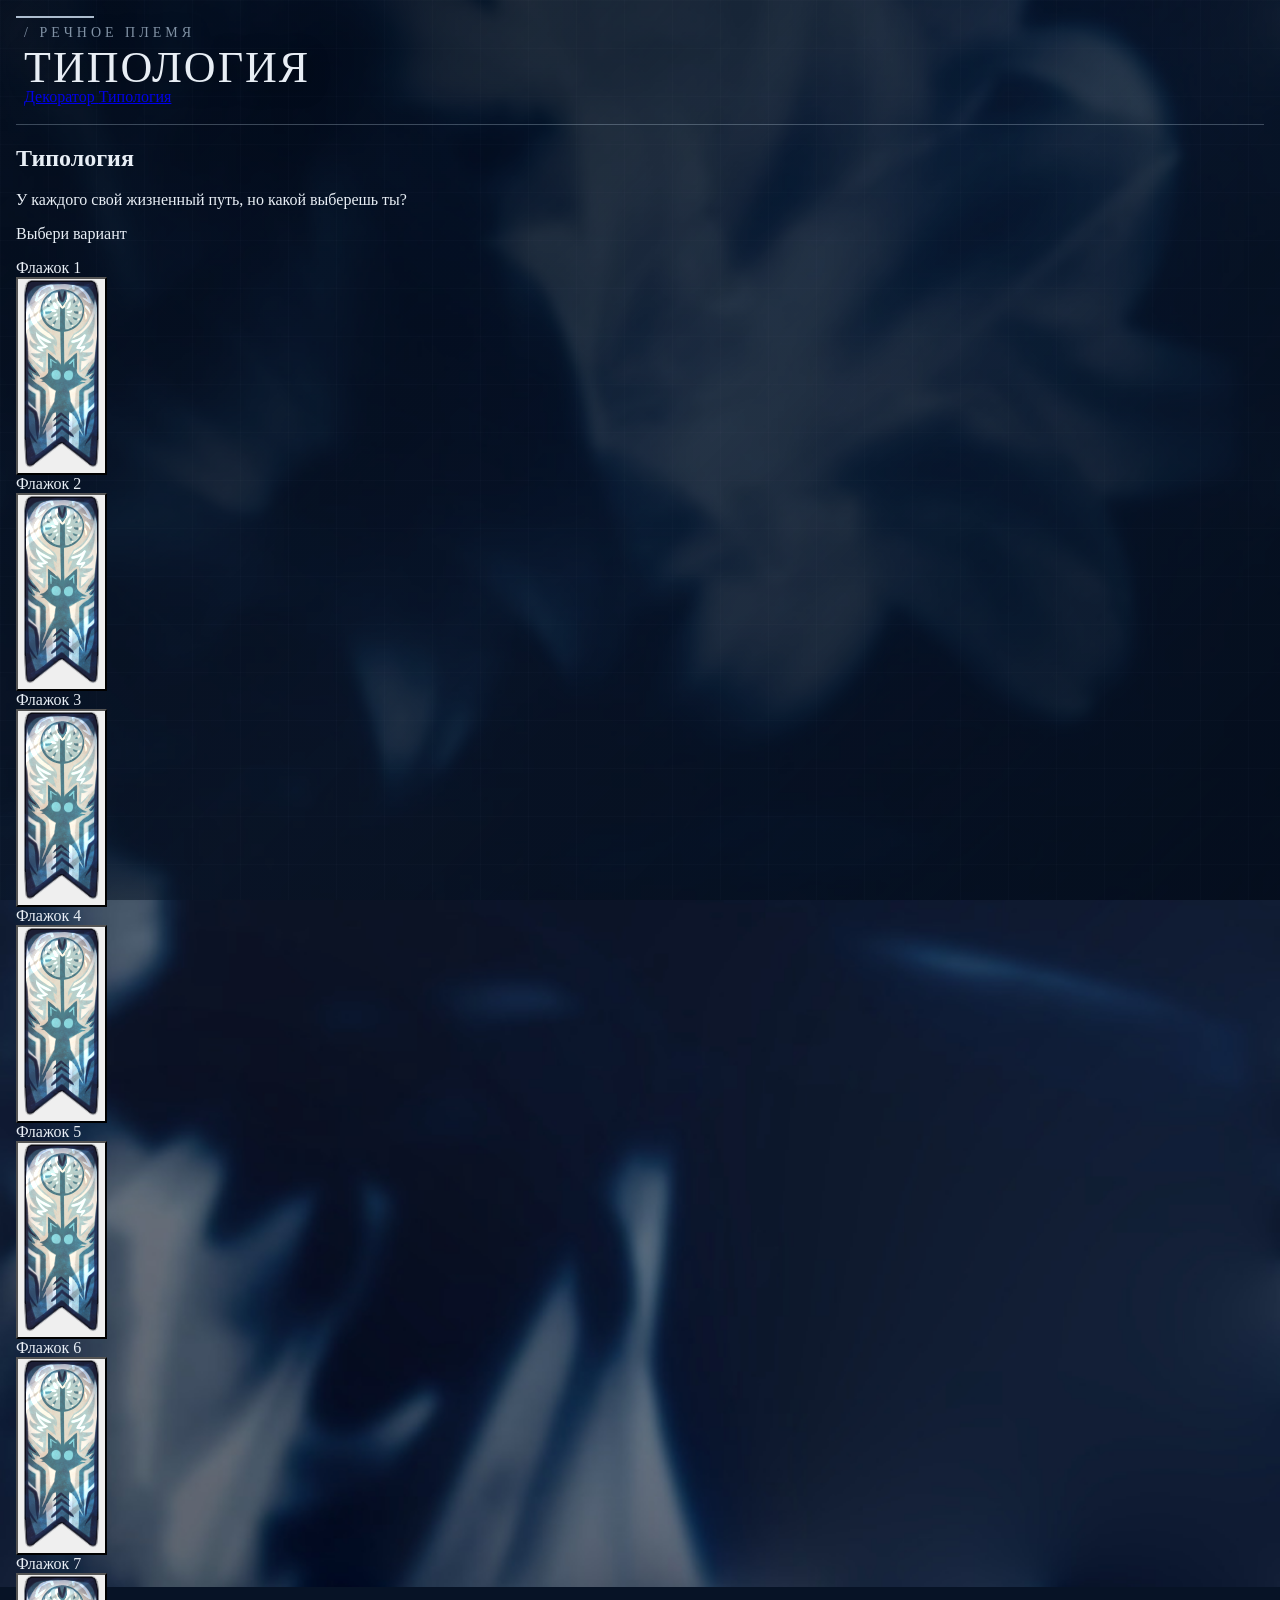
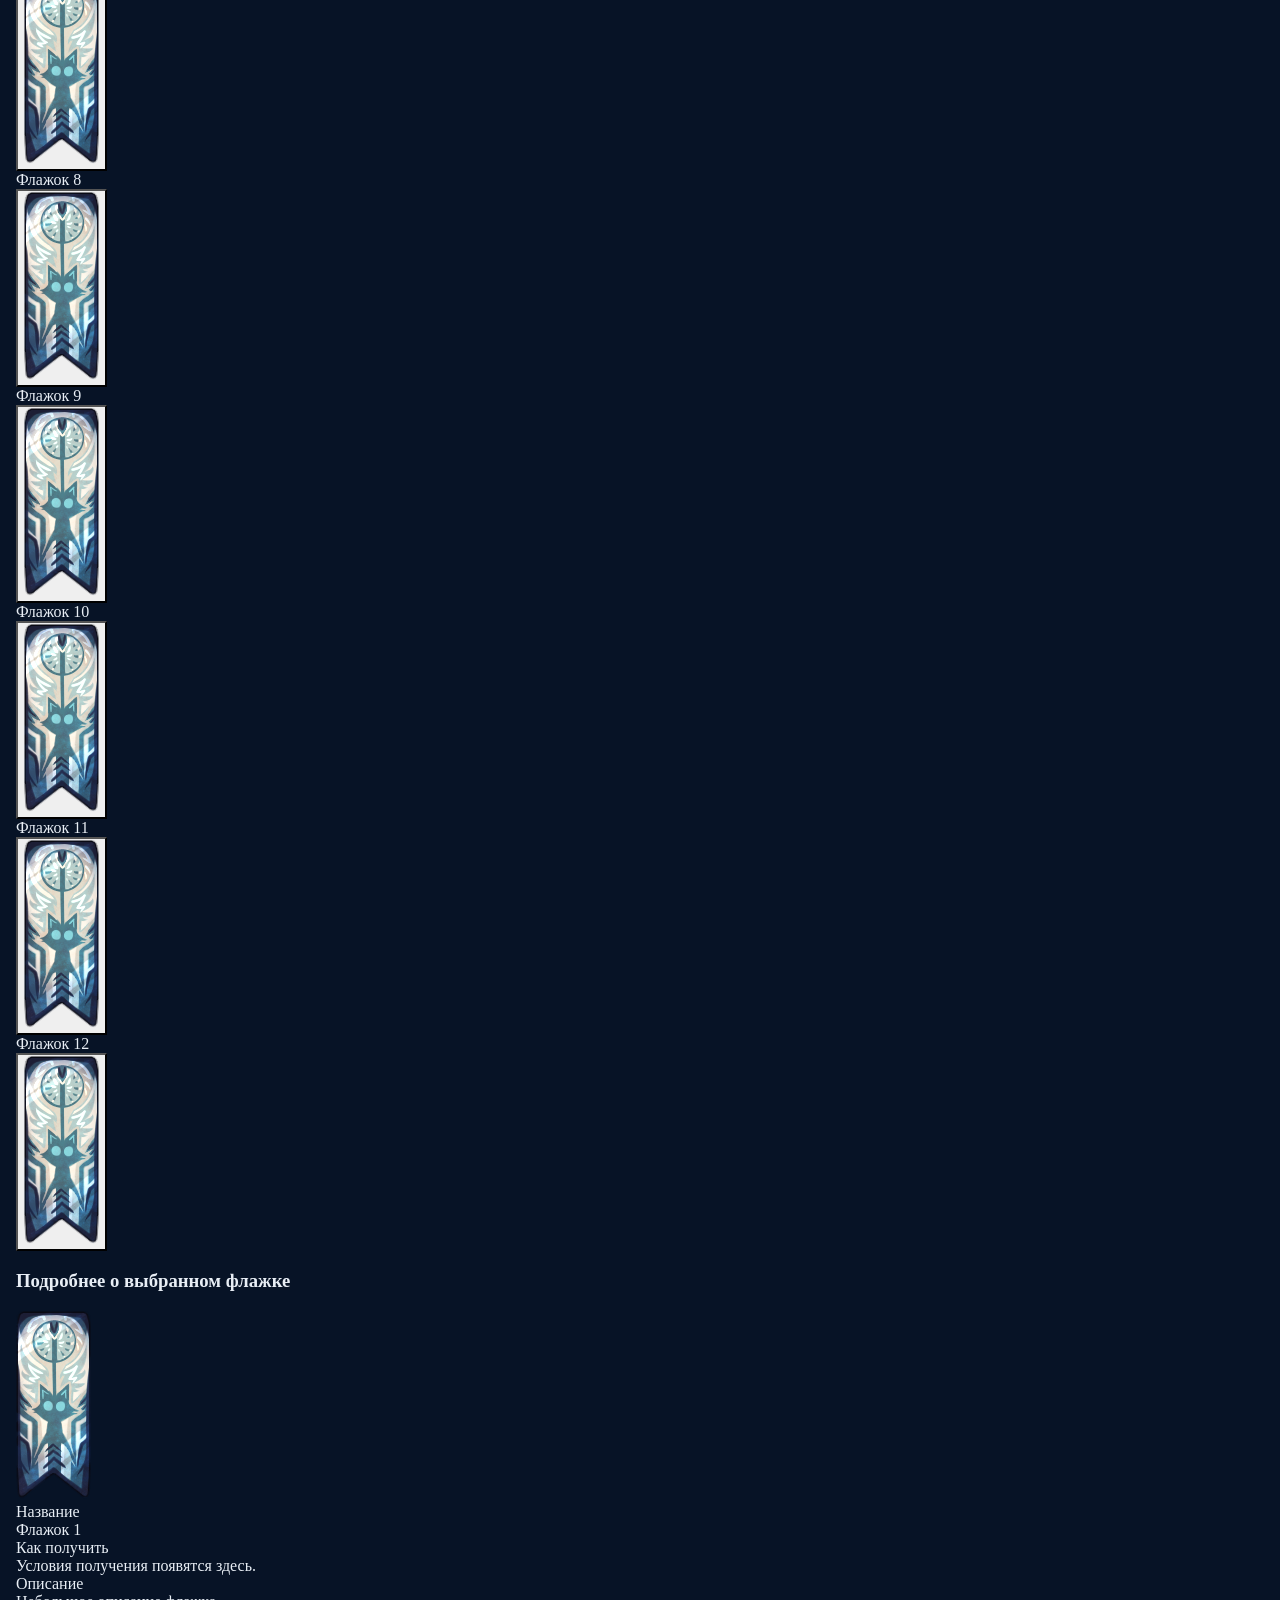
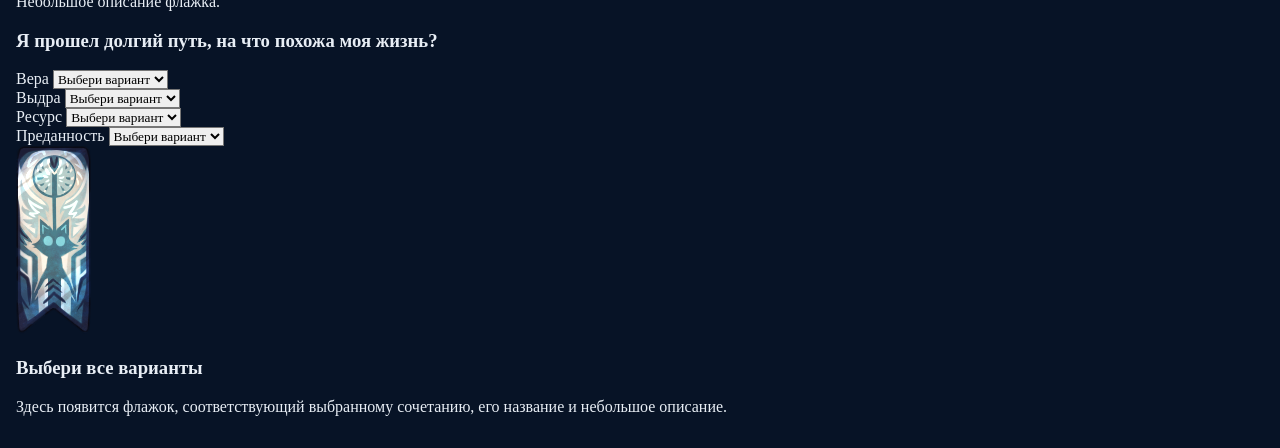
==== typology.html @ 4c2ebf2f "р" ====
<!doctype html>
<html lang="ru">

<head>

<link
    rel="stylesheet"
    href="style.css"
>

    <meta charset="UTF-8">

    <meta
        name="viewport"
        content="width=device-width, initial-scale=1.0"
    >

    <title>Типология — Речное племя</title>

    <link
        rel="stylesheet"
        href="style.css"
    >

    <style>
        /*
         * Страница типологии использует основной style.css.
         * Дополнительные стили находятся ниже.
         */
    </style>

</head>


<body>

<main class="app">

    <!-- =====================================================
         ШАПКА
         ===================================================== -->

    <header class="topbar">

        <div class="brand-area">

            <h1>
                Типология
            </h1>

            <nav
                class="site-tabs"
                aria-label="Навигация"
            >

                <a
                    href="index.html"
                    class="site-tab"
                >
                    Декоратор
                </a>

                <a
                    href="typology.html"
                    class="site-tab active"
                >
                    Типология
                </a>

            </nav>

        </div>

    </header>


    <!-- =====================================================
         ТИПОЛОГИЯ
         ===================================================== -->

    <section class="typology-page">

        <div class="typology-page-inner">


            <header class="typology-heading">

                <h2>
                    Типология
                </h2>

                <p>
                    У каждого свой жизненный путь,
                    но какой выберешь ты?
                </p>

                <p>
                    Выбери вариант
                </p>

            </header>


            <!-- =================================================
                 ФЛАЖКИ
                 ================================================= -->

            <div
                id="flagsGrid"
                class="flags-grid"
            >
            </div>


            <!-- =================================================
                 ИНФОРМАЦИЯ О ФЛАЖКЕ
                 ================================================= -->

          <section
    id="selectedFlagSection"
    class="typology-section selected-flag-section"
>

    <h3 class="typology-section-title">
        Подробнее о выбранном флажке
    </h3>

                <div class="flag-info-layout">


                    <div class="large-flag-preview">

                        <img
                            id="selectedFlagImage"
                            src="assets/флажок1.png"
                            alt="Выбранный флажок"
                        >

                    </div>


                    <div
                        id="flagObtainTable"
                        class="flag-obtain-table"
                    >

                        <div class="flag-obtain-row">

                            <div class="flag-obtain-label">
                                Название
                            </div>

                            <div
                                id="selectedFlagName"
                                class="flag-obtain-value"
                            >
                                Флажок 1
                            </div>

                        </div>


                        <div class="flag-obtain-row">

                            <div class="flag-obtain-label">
                                Как получить
                            </div>

                            <div
                                id="selectedFlagHow"
                                class="flag-obtain-value"
                            >
                                Условия получения появятся здесь.
                            </div>

                        </div>


                        <div class="flag-obtain-row">

                            <div class="flag-obtain-label">
                                Описание
                            </div>

                            <div
                                id="selectedFlagDescription"
                                class="flag-obtain-value"
                            >
                                Небольшое описание флажка.
                            </div>

                        </div>

                    </div>

                </div>

            </section>


            <!-- =================================================
                 ПОДБОР ПО ТИПАМ
                 ================================================= -->

            <section class="typology-section">

                <h3 class="typology-section-title">
                    Я прошел долгий путь, на что похожа моя жизнь?
                </h3>


                <div class="flag-combination">


                    <div class="flag-select-wrap">

                        <label for="faithSelect">
                            Вера
                        </label>

                        <select
                            id="faithSelect"
                            class="flag-select"
                        >

                            <option value="">
                                Выбери вариант
                            </option>

                            <option value="свет">
                                Свет
                            </option>

                            <option value="тьма">
                                Тьма
                            </option>

                            <option value="сомнение">
                                Сомнение
                            </option>

                        </select>

                    </div>


                    <div class="flag-select-wrap">

                        <label for="animalSelect">
                            Выдра
                        </label>

                        <select
                            id="animalSelect"
                            class="flag-select"
                        >

                            <option value="">
                                Выбери вариант
                            </option>

                            <option value="одиночка">
                                Одиночка
                            </option>

                            <option value="семья">
                                Семья
                            </option>

                            <option value="стая">
                                Стая
                            </option>

                        </select>

                    </div>


                    <div class="flag-select-wrap">

                        <label for="resourceSelect">
                            Ресурс
                        </label>

                        <select
                            id="resourceSelect"
                            class="flag-select"
                        >

                            <option value="">
                                Выбери вариант
                            </option>

                            <option value="сила">
                                Сила
                            </option>

                            <option value="знания">
                                Знания
                            </option>

                            <option value="люди">
                                Люди
                            </option>

                        </select>

                    </div>


                    <div class="flag-select-wrap">

                        <label for="loyaltySelect">
                            Преданность
                        </label>

                        <select
                            id="loyaltySelect"
                            class="flag-select"
                        >

                            <option value="">
                                Выбери вариант
                            </option>

                            <option value="себе">
                                Себе
                            </option>

                            <option value="семье">
                                Семье
                            </option>

                            <option value="племени">
                                Племени
                            </option>

                        </select>

                    </div>

                </div>


                <!-- =============================================
                     РЕЗУЛЬТАТ
                     ============================================= -->

                <div class="combination-result">


                    <div class="combination-image">

                        <img
                            id="combinationImage"
                            src="assets/флажок1.png"
                            alt="Результирующий флажок"
                        >

                    </div>


                    <div class="combination-text">

                        <h3 id="combinationName">
                            Выбери все варианты
                        </h3>

                        <p id="combinationDescription">
                            Здесь появится флажок, соответствующий
                            выбранному сочетанию, его название
                            и небольшое описание.
                        </p>

                    </div>

                </div>

            </section>


        </div>

    </section>

</main>


<script src="typology.js"></script>

</body>
</html>
---- style.css ----
/* ============================================================
   ОСНОВНЫЕ ПЕРЕМЕННЫЕ */

:root {
    --bg: #071326;

    --blue-0: #071326;
    --blue-1: #0b1b31;
    --blue-2: #10253d;
    --blue-3: #17324f;
    --blue-4: #203d5b;

    --text: #e8eef5;
    --text-soft: #b8c7d6;
    --text-dim: #8192a5;

    --line: rgba(190, 208, 225, 0.30);
    --line-soft: rgba(190, 208, 225, 0.14);
    --line-strong: rgba(215, 226, 237, 0.52);

    --accent: #aebed0;
    --accent-bright: #dce7f1;

    --purple: #9a82c9;

    --panel: rgba(6, 19, 36, 0.72);
    --panel-light: rgba(15, 36, 57, 0.76);

    --shadow:
        0 20px 55px rgba(0, 0, 0, 0.34);
}


/* ============================================================
   RESET
   ============================================================ */

*,
*::before,
*::after {
    box-sizing: border-box;

    font-family:
        Georgia,
        "Times New Roman",
        serif;

    border-radius: 0 !important;
}


html {
    min-height: 100%;

    background:
        var(--bg);
}


body {
    position: relative;

    min-height: 100vh;

    margin: 0;

    padding: 16px;

    overflow-x: hidden;

    color: var(--text);

    background:
        var(--bg)
        url("assets/fon.jpg")
        center center
        / cover
        fixed
        no-repeat;
}


/* ============================================================
   ЗАТЕМНЕНИЕ ФОНА
   ============================================================ */

body::before {
    content: "";

    position: fixed;

    inset: 0;

    z-index: 0;

    pointer-events: none;

    background:
        linear-gradient(
            135deg,
            rgba(2, 11, 25, 0.78),
            rgba(7, 21, 39, 0.52),
            rgba(2, 11, 25, 0.82)
        );
}


/* ============================================================
   ТЕХНИЧЕСКАЯ СЕТКА*/

body::after {
    content: "";

    position: fixed;

    inset: 0;

    z-index: 1;

    pointer-events: none;

    opacity: 0.55;

    background-image:
        linear-gradient(
            rgba(190, 208, 225, 0.045) 1px,
            transparent 1px
        ),
        linear-gradient(
            90deg,
            rgba(190, 208, 225, 0.045) 1px,
            transparent 1px
        );

    background-size:
        48px 48px;
}


/* ============================================================
   ОСНОВНОЙ APP*/

.app {
    position: relative;

    z-index: 2;

    width: 100%;

    max-width: 1900px;

    margin: 0 auto;
}


/* ============================================================
   ВЕРХНЯЯ ПАНЕЛЬ*/

.topbar {
    position: relative;

    display: grid;

   grid-template-columns:
    1fr
    auto;

align-items: start;

    gap: 30px;

    min-height: 86px;

    padding:
        10px
        8px
        18px;

    border-bottom:
        1px solid
        var(--line);
}


/*техническая линия сверху */

.topbar::before {
    content: "";

    position: absolute;

    top: 0;
    left: 0;

    width: 78px;

    height: 2px;

    background:
        var(--accent);
}


h1 {
    position: relative;

    margin: 0;

    font-size: clamp(
        32px,
        4vw,
        54px
    );

    line-height: 0.9;

    font-weight: 400;

    letter-spacing: 2px;

    text-transform: uppercase;

    color:
        var(--text);

    text-shadow:
        0 4px 25px
        rgba(0, 0, 0, 0.45);
}


h1::before {
    content: "/ Речное племя";

    display: block;

    margin-bottom: 8px;

    font-size: 14px;

    line-height: 1;

    font-weight: 400;

    letter-spacing: 4px;

    color:
        var(--text-dim);
}


/* ============================================================
   ВЕРХНИЕ КНОПКИ*/

.top-actions {
    display: flex;

    align-items: center;

    gap: 0;

    border:
        1px solid
        var(--line);
}


.secondary {
    min-height: 42px;

    padding:
        9px
        18px;

    color:
        var(--text);

    background:
        rgba(7, 19, 36, 0.76);

    border: 0 !important;

    border-right:
        1px solid
        var(--line) !important;

    cursor: pointer;

    font-size: 15px;

    letter-spacing: 0.5px;

    text-transform: uppercase;

    transition:
        background 0.2s ease,
        color 0.2s ease;
}


.secondary:last-child {
    border-right: 0 !important;
}


.secondary:hover {
    color:
        #071326;

    background:
        var(--accent-bright);
}


.secondary:active {
    background:
        var(--accent);
}


/* ============================================================
   ОСНОВНАЯ РАБОЧАЯ ОБЛАСТЬ*/

.workspace {
    position: relative;

    display: grid;

    grid-template-columns:
        290px
        minmax(600px, 1fr)
        330px;

    gap: 0;

    min-height: 820px;

    margin-top: 0;

    background:
        rgba(5, 16, 31, 0.62);

    border:
        1px solid
        var(--line);

    box-shadow:
        var(--shadow);

    backdrop-filter:
        blur(7px);

    -webkit-backdrop-filter:
        blur(7px);
}


/* ============================================================
   ВЕРТИКАЛЬНЫЕ РАЗДЕЛИТЕЛИ*/

.workspace > .panel {
    min-width: 0;

    padding:
        22px 20px;

    border-right:
        1px solid
        var(--line);
}


.workspace > .panel:last-child {
    border-right: 0;
}


/* ============================================================
   ДЕКОРАТИВНЫЕ + НА ГРАНИЦАХ*/

.workspace::after {
    content: "+";

    position: absolute;

    right: 10px;
    bottom: 10px;

    z-index: 5;

    color:
        rgba(220, 231, 241, 0.48);

    font-size: 14px;

    pointer-events: none;
}


/* ============================================================
   ЗАГОЛОВКИ ПАНЕЛЕЙ */

.panel-title {
    position: relative;

    display: flex;

    align-items: flex-end;

    min-height: 68px;

    margin-bottom: 20px;

    padding:
        22px 0 12px;

    background:
        transparent;

    border: 0;

    border-bottom:
        1px solid
        var(--line);

    box-shadow: none;

    backdrop-filter: none;

    -webkit-backdrop-filter: none;
}


/* Номер секции */

.panel-title::before {
    position: absolute;

    top: 0;
    left: 0;

    font-family:
        Georgia,
        serif;

    font-size: 11px;

    letter-spacing: 2px;

    color:
        var(--text-dim);
}

.panel-title h2 {
    margin: 0;

    font-size: 28px;

    line-height: 1;

    font-weight: 400;

    letter-spacing: -0.5px;

    text-transform: uppercase;

    color:
        var(--text);
}


/* ============================================================
   ЛЕВАЯ ПАНЕЛЬ */

.left-panel {
    position: relative;
}


/* ============================================================
   ПРЕВЬЮ ОСНОВЫ*/

.base-preview {
    position: relative;

    width: 100%;

    aspect-ratio:
        621 / 381;

    display: grid;

    place-items: center;

    overflow: hidden;

    margin-bottom: 14px;

    background:
        rgba(4, 15, 29, 0.72);

    border:
        1px solid
        var(--line);

    box-shadow:
        0 12px 32px
        rgba(0, 0, 0, 0.25);
}


.base-preview::before {
    content: "БАЗОВАЯ ПЛАШКА";

    position: absolute;

    top: 8px;
    left: 9px;

    z-index: 3;

    font-size: 9px;

    letter-spacing: 1.5px;

    color:
        rgba(220, 231, 241, 0.55);
}


.base-preview::after {
    content: "621×381";

    position: absolute;

    right: 8px;
    bottom: 7px;

    z-index: 3;

    font-size: 14px;

    color:
        rgba(220, 231, 241, 0.5);
}


.base-preview img {
    width: 100%;

    height: 100%;

    object-fit: contain;
}


/* ============================================================
  загрузить */

.upload-label {
    position: relative;

    display: flex;

    align-items: center;

    justify-content: space-between;

    width: 100%;

    min-height: 46px;

    padding:
        10px
        12px;

    margin-bottom: 15px;

    color:
        var(--text);

    background:
        rgba(11, 29, 48, 0.76);

    border:
        1px solid
        var(--line);

    cursor: pointer;

    font-size: 14px;

    text-transform: uppercase;

    letter-spacing: 0.7px;

    transition:
        background 0.2s ease,
        border-color 0.2s ease;
}


.upload-label::after {
    content: "↗";

    font-size: 18px;

    color:
        var(--accent);
}


.upload-label:hover {
    background:
        rgba(29, 52, 76, 0.88);

    border-color:
        var(--line-strong);
}


.upload-label input {
    display: none;
}


/* ============================================================
   ПОДСКАЗКА*/

.hint {
    margin: 0;

    padding:
        12px 0;

    color:
        var(--text-soft);

    border-top:
        1px solid
        var(--line-soft);

    font-size: 14px;

    line-height: 1.55;
}


.hint b {
    color:
        var(--text);
}


.hint code {
    padding:
        2px 5px;

    color:
        var(--text);

    background:
        rgba(150, 170, 190, 0.10);

    border:
        1px solid
        var(--line-soft);
}


/* ============================================================
   ЦЕНТРАЛЬНАЯ ПАНЕЛЬ*/

.center-panel {
    display: flex;

    flex-direction: column;

    align-items: center;

    min-width: 0;
}

.canvas-wrap {
    position: relative;

    width: min(
        100%,
        900px
    );

    padding: 0;

    background:
        rgba(4, 14, 28, 0.74);

    border:
        1px solid
        var(--line);

    box-shadow:
        0 18px 45px
        rgba(0, 0, 0, 0.30);
}


.canvas-wrap::before {
    content: "ИТОГОВАЯ ПЛАШКА";

    position: absolute;

    top: 8px;
    left: 10px;

    z-index: 10;

    padding:
        2px 5px;

    font-size: 9px;

    letter-spacing: 1.5px;

    color:
        rgba(225, 234, 242, 0.55);

    background:
        rgba(4, 14, 28, 0.55);
}

.canvas {
    position: relative;

    width: 100%;

    aspect-ratio:
        621 / 381;

    overflow: hidden;

    background:
        rgba(7, 18, 32, 0.90);

    border: 0;
}


/* ============================================================
   СЛОИ КАНВЫ*/

.layer {
    position: absolute;

    inset: 0;

    width: 100%;

    height: 100%;

    object-fit: fill;

    pointer-events: none;
}


.base-layer {
    z-index: 1;
}


.decor-layer {
    position: absolute;

    inset: 0;

    width: 100%;

    height: 100%;

    object-fit: fill;

    pointer-events: none;
}


/* ============================================================
  ИНФА*/

.info-card {
    position: relative;

    width: min(
        100%,
        900px
    );

    min-height: 115px;

    margin-top: 16px;

        padding:
        15px 10px 15px;

    background:
        transparent;

    border: 0;

    border-top:
        1px solid
        var(--line);

    box-shadow: none;

    backdrop-filter: none;

    -webkit-backdrop-filter: none;
}


.info-card::before {
    content: "/ ИТОГ";

    display: block;

    margin-bottom: 9px;

    font-size: 9px;

    letter-spacing: 2px;

    color:
        var(--text-dim);
}


.info-title {
    margin-bottom: 7px;

    font-size: 15px;

    text-transform: uppercase;

    letter-spacing: 0.8px;

    color:
        var(--text);
}


.selected-names {
    min-height: 34px;

    color:
        var(--text-soft);

    font-size: 15px;

    line-height: 1.5;
}


/* ============================================================
   ОТДЕЛЬНАЯ СТРОКА ВЫБРАННОГО ДЕКОРА*/

.selected-decor-row {
    display: block;

    width: 100%;

    padding:
        3px 0;

    color:
        var(--text-soft);

    white-space: normal;
    overflow: hidden;

    text-overflow: ellipsis;
}


.price-row {
    display: flex;

    align-items: center;

    justify-content: space-between;

    margin-top: 9px;

    padding-top: 8px;

    border-top:
        1px solid
        var(--line-soft);

    font-size: 16px;

    color:
        var(--text-soft);
}


.price-row strong {
    font-size: 19px;

    font-weight: 400;

    color:
        var(--text);
}


/* ============================================================
   ПРАВАЯ ПАНЕЛЬ */

.right-panel {
    position: relative;

    max-height: 790px;

    overflow-y: auto;
    overflow-x: hidden;

    padding-right: 13px !important;
}

/* ============================================================
СКРОЛЛ*/

.right-panel::-webkit-scrollbar,
.category-body::-webkit-scrollbar {
    width: 5px;
}


.right-panel::-webkit-scrollbar-track,
.category-body::-webkit-scrollbar-track {
    background:
        rgba(3, 12, 24, 0.45);
}


.right-panel::-webkit-scrollbar-thumb,
.category-body::-webkit-scrollbar-thumb {
    background:
        rgba(180, 200, 220, 0.32);
}


.right-panel::-webkit-scrollbar-thumb:hover,
.category-body::-webkit-scrollbar-thumb:hover {
    background:
        rgba(210, 225, 238, 0.55);
}


.right-panel,
.category-body {
    scrollbar-width: thin;

    scrollbar-color:
        rgba(180, 200, 220, 0.32)
        rgba(3, 12, 24, 0.45);
}


/* ============================================================
   КАТЕГОРИИ */

.category {
    position: relative;

    margin-bottom: 0;

    overflow: hidden;

    background:
        transparent;

    border: 0;

    border-bottom:
        1px solid
        var(--line);
}


/* ============================================================
   КАТЕГОРИИ */

.category-head {
    position: relative;

    width: 100%;

    min-height: 52px;

    display: grid;

    grid-template-columns:
        42px
        1fr
        28px;

    align-items: center;

    padding:
        8px 0;

    text-align: left;

    color:
        var(--text);

    background:
        transparent;

    border: 0;

    cursor: pointer;

    font-size: 18px;

    text-transform: uppercase;

    letter-spacing: 0.4px;

    transition:
        color 0.2s ease,
        background 0.2s ease;
}


/* Номер категории */

.category-head::before {
    counter-increment: category;

    content:
        counter(category, decimal-leading-zero);

    color:
        var(--text-dim);

    font-size: 10px;

    letter-spacing: 1px;
}


.right-panel {
    counter-reset: category;
}


.category-head:hover {
    color:
        var(--accent-bright);

    background:
        rgba(160, 180, 200, 0.055);
}


/* ============================================================
   СТРЕЛОЧКА */

.arrow {
    font-size: 16px;

    text-align: right;

    color:
        var(--text-dim);

    transition:
        transform 0.25s ease,
        color 0.2s ease;
}


.category.open .arrow {
    color:
        var(--text);

    transform:
        rotate(180deg);
}

.category-body {
    display: none;

    max-height: 420px;

    overflow-y: auto;
    overflow-x: hidden;

    padding:
        4px
        0
        12px
        42px;

    background:
        transparent;
}


.category.open .category-body {
    display: block;
}


/* ============================================================
   ДЕКОР*/

.decor-item {
    position: relative;

    display: grid;

    grid-template-columns:
        1fr
        74px;

    grid-template-rows:
        auto
        auto;

    width: 100%;

    min-height: 82px;

    margin: 0;

    padding:
        10px
        0;

    text-align: left;

    color:
        var(--text-soft);

    background:
        transparent;

    border: 0 !important;

    border-bottom:
        1px solid
        var(--line-soft) !important;

    cursor: pointer;

    box-shadow: none;

    transition:
        background 0.2s ease,
        color 0.2s ease,
        padding 0.2s ease;
}


.decor-item::before {
    content: "→";

    position: absolute;

    left: -20px;

    top: 12px;

    color:
        transparent;

    font-size: 14px;

    transition:
        color 0.2s ease,
        transform 0.2s ease;
}


.decor-item:hover {
    color:
        var(--text);

    background:
        rgba(160, 180, 200, 0.045);
}


.decor-item:active {
    background:
        rgba(160, 180, 200, 0.075);
}


.decor-item:hover::before {
    color:
        var(--accent);

    transform:
        translateX(3px);
}


.decor-item:active {
    padding-left: 7px;
}


/* ============================================================
 ВЫБОР */

.decor-item.selected {
    color:
        var(--accent-bright);

    background:
        rgba(160, 180, 200, 0.075);

    box-shadow: none;
}


.decor-item.selected::before {
    color:
        var(--accent-bright);
}


/* Маленькая отметка выбранного */

.decor-item.selected::after {
    content: "SELECTED";

    position: absolute;

    right: 80px;

    top: 11px;

    font-size: 7px;

    letter-spacing: 1.5px;

    color:
        var(--accent);
}


/* ============================================================
   НАЗВАНИЕ ДЕКОР*/

.item-name {
    display: block;

    grid-column: 1;

    grid-row: 1;

    align-self: center;

    overflow: hidden;

    white-space: nowrap;

    text-overflow: ellipsis;

    padding: 0;

    color:
        inherit;

    background:
        transparent;

    border: 0;

    font-family:
        Georgia,
        "Times New Roman",
        serif;

    font-size: 15px;

    line-height: 1.2;

    text-transform: uppercase;

    letter-spacing: 0.35px;
}


/* ============================================================
   ЦЕНА */

.item-price {
    display: block;

    grid-column: 1;

    grid-row: 2;
   
    padding-top: 10px;
   
    margin:
        7px
        0
        0;

    color:
        var(--text-dim);

    font-size: 11px;

    letter-spacing: 0.7px;
}


/* ============================================================
   THUMBNAIL КОРОЧЕ*/

.item-thumb {
    position: absolute;

    top: 7px;

    right: 0;

    width: 66px;

    height: 66px;

    object-fit: contain;

    opacity: 0.82;

    transition:
        opacity 0.2s ease,
        transform 0.2s ease;
}


.decor-item:hover .item-thumb {
    opacity: 1;

    transform:
        scale(1.04);
}


.decor-item.selected .item-thumb {
    opacity: 1;
}


/* ============================================================
   НИЧЕГО */

.empty {
    padding:
        12px
        0;

    color:
        var(--text-dim);

    font-size: 12px;

    text-transform: uppercase;

    letter-spacing: 0.8px;
}


/* ============================================================
   ДОПОЛНИТЕЛЬНЫЕ ТЕХНИЧЕСКИЕ МАРКЕРЫ*/

.left-panel::after {
    content: "бля :3";

    position: absolute;

    left: -9px;

    bottom: 4px;

    transform:
        rotate(-90deg)
        translateX(-100%);

    transform-origin:
        left bottom;

    color:
        rgba(190, 208, 225, 0.22);

    font-size: 8px;

    letter-spacing: 2px;

    pointer-events: none;
}


.center-panel::after {
    content: "";

    position: absolute;

    right: 8px;

    bottom: 7px;

    color:
        rgba(190, 208, 225, 0.20);

    font-size: 8px;

    letter-spacing: 2px;

    pointer-events: none;
}


/* ============================================================
   ПЛАВНОЕ ПОЯВЛЕНИЕ */

body:not(.page-ready) .app {
    opacity: 0;

    transform:
        translateY(34px);

    pointer-events: none;
}


body.page-ready .app {
    animation:
        decoratorEnter
        1.1s
        cubic-bezier(0.22, 1, 0.36, 1)
        forwards;
}


@keyframes decoratorEnter {

    0% {
        opacity: 0;

        transform:
            translateY(34px);
    }

    100% {
        opacity: 1;

        transform:
            translateY(0);
    }

}


/* ============================================================
   ПОСЛЕДОВАТЕЛЬНОЕ ПОЯВЛЕНИЕ ВНУТРИ ИНТЕРФЕЙСА */

body.page-ready .topbar {
    animation:
        elementReveal
        0.55s
        ease
        both;
}


body.page-ready .left-panel {
    animation:
        elementReveal
        0.6s
        0.12s
        ease
        both;
}


body.page-ready .center-panel {
    animation:
        elementReveal
        0.6s
        0.20s
        ease
        both;
}


body.page-ready .right-panel {
    animation:
        elementReveal
        0.6s
        0.30s
        ease
        both;
}


@keyframes elementReveal {

    from {
        opacity: 0;

        transform:
            translateY(14px);
    }

    to {
        opacity: 1;

        transform:
            translateY(0);
    }

}

@media (prefers-reduced-motion: reduce) {

    body:not(.page-ready) .app {
        opacity: 1;

        transform:
            none;

        pointer-events: auto;
    }


    body.page-ready .app,
    body.page-ready .topbar,
    body.page-ready .left-panel,
    body.page-ready .center-panel,
    body.page-ready .right-panel {
        animation: none;
    }

}


/* ============================================================
   АДАПТАЦИЯ */

@media (max-width: 1400px) {

    .workspace {
        grid-template-columns:
            270px
            minmax(500px, 1fr)
            300px;
    }


    .workspace > .panel {
        padding-left: 16px;
        padding-right: 16px;
    }


    h1 {
        font-size: 44px;
    }

}

@media (max-width: 1100px) {

    .workspace {
        grid-template-columns:
            280px
            1fr;
    }


    .right-panel {
        grid-column:
            1 / -1;

        max-height:
            none;

        border-top:
            1px solid
            var(--line);
    }


    .workspace > .panel:nth-child(2) {
        border-right: 0;
    }

}

@media (max-width: 700px) {

    body {
        padding: 7px;
    }


    .topbar {
        grid-template-columns:
            1fr;

        gap: 15px;

        min-height: auto;
    }


    .top-actions {
        width: 100%;
    }


    .secondary {
        flex: 1;
    }


    .workspace {
        grid-template-columns:
            1fr;

        min-height:
            auto;
    }


    .workspace > .panel {
        border-right: 0;

        border-bottom:
            1px solid
            var(--line);
    }


    .workspace > .panel:last-child {
        border-bottom: 0;
    }


    .right-panel {
        grid-column:
            auto;
    }


    h1 {
        font-size:
            34px;

        letter-spacing:
            -1px;
    }


    .panel-title h2 {
        font-size:
            25px;
    }


    .category-head {
        font-size:
            17px;
    }

}
---- style.css ----
/* ============================================================
   ОСНОВНЫЕ ПЕРЕМЕННЫЕ */

:root {
    --bg: #071326;

    --blue-0: #071326;
    --blue-1: #0b1b31;
    --blue-2: #10253d;
    --blue-3: #17324f;
    --blue-4: #203d5b;

    --text: #e8eef5;
    --text-soft: #b8c7d6;
    --text-dim: #8192a5;

    --line: rgba(190, 208, 225, 0.30);
    --line-soft: rgba(190, 208, 225, 0.14);
    --line-strong: rgba(215, 226, 237, 0.52);

    --accent: #aebed0;
    --accent-bright: #dce7f1;

    --purple: #9a82c9;

    --panel: rgba(6, 19, 36, 0.72);
    --panel-light: rgba(15, 36, 57, 0.76);

    --shadow:
        0 20px 55px rgba(0, 0, 0, 0.34);
}


/* ============================================================
   RESET
   ============================================================ */

*,
*::before,
*::after {
    box-sizing: border-box;

    font-family:
        Georgia,
        "Times New Roman",
        serif;

    border-radius: 0 !important;
}


html {
    min-height: 100%;

    background:
        var(--bg);
}


body {
    position: relative;

    min-height: 100vh;

    margin: 0;

    padding: 16px;

    overflow-x: hidden;

    color: var(--text);

    background:
        var(--bg)
        url("assets/fon.jpg")
        center center
        / cover
        fixed
        no-repeat;
}


/* ============================================================
   ЗАТЕМНЕНИЕ ФОНА
   ============================================================ */

body::before {
    content: "";

    position: fixed;

    inset: 0;

    z-index: 0;

    pointer-events: none;

    background:
        linear-gradient(
            135deg,
            rgba(2, 11, 25, 0.78),
            rgba(7, 21, 39, 0.52),
            rgba(2, 11, 25, 0.82)
        );
}


/* ============================================================
   ТЕХНИЧЕСКАЯ СЕТКА*/

body::after {
    content: "";

    position: fixed;

    inset: 0;

    z-index: 1;

    pointer-events: none;

    opacity: 0.55;

    background-image:
        linear-gradient(
            rgba(190, 208, 225, 0.045) 1px,
            transparent 1px
        ),
        linear-gradient(
            90deg,
            rgba(190, 208, 225, 0.045) 1px,
            transparent 1px
        );

    background-size:
        48px 48px;
}


/* ============================================================
   ОСНОВНОЙ APP*/

.app {
    position: relative;

    z-index: 2;

    width: 100%;

    max-width: 1900px;

    margin: 0 auto;
}


/* ============================================================
   ВЕРХНЯЯ ПАНЕЛЬ*/

.topbar {
    position: relative;

    display: grid;

   grid-template-columns:
    1fr
    auto;

align-items: start;

    gap: 30px;

    min-height: 86px;

    padding:
        10px
        8px
        18px;

    border-bottom:
        1px solid
        var(--line);
}


/*техническая линия сверху */

.topbar::before {
    content: "";

    position: absolute;

    top: 0;
    left: 0;

    width: 78px;

    height: 2px;

    background:
        var(--accent);
}


h1 {
    position: relative;

    margin: 0;

    font-size: clamp(
        32px,
        4vw,
        54px
    );

    line-height: 0.9;

    font-weight: 400;

    letter-spacing: 2px;

    text-transform: uppercase;

    color:
        var(--text);

    text-shadow:
        0 4px 25px
        rgba(0, 0, 0, 0.45);
}


h1::before {
    content: "/ Речное племя";

    display: block;

    margin-bottom: 8px;

    font-size: 14px;

    line-height: 1;

    font-weight: 400;

    letter-spacing: 4px;

    color:
        var(--text-dim);
}


/* ============================================================
   ВЕРХНИЕ КНОПКИ*/

.top-actions {
    display: flex;

    align-items: center;

    gap: 0;

    border:
        1px solid
        var(--line);
}


.secondary {
    min-height: 42px;

    padding:
        9px
        18px;

    color:
        var(--text);

    background:
        rgba(7, 19, 36, 0.76);

    border: 0 !important;

    border-right:
        1px solid
        var(--line) !important;

    cursor: pointer;

    font-size: 15px;

    letter-spacing: 0.5px;

    text-transform: uppercase;

    transition:
        background 0.2s ease,
        color 0.2s ease;
}


.secondary:last-child {
    border-right: 0 !important;
}


.secondary:hover {
    color:
        #071326;

    background:
        var(--accent-bright);
}


.secondary:active {
    background:
        var(--accent);
}


/* ============================================================
   ОСНОВНАЯ РАБОЧАЯ ОБЛАСТЬ*/

.workspace {
    position: relative;

    display: grid;

    grid-template-columns:
        290px
        minmax(600px, 1fr)
        330px;

    gap: 0;

    min-height: 820px;

    margin-top: 0;

    background:
        rgba(5, 16, 31, 0.62);

    border:
        1px solid
        var(--line);

    box-shadow:
        var(--shadow);

    backdrop-filter:
        blur(7px);

    -webkit-backdrop-filter:
        blur(7px);
}


/* ============================================================
   ВЕРТИКАЛЬНЫЕ РАЗДЕЛИТЕЛИ*/

.workspace > .panel {
    min-width: 0;

    padding:
        22px 20px;

    border-right:
        1px solid
        var(--line);
}


.workspace > .panel:last-child {
    border-right: 0;
}


/* ============================================================
   ДЕКОРАТИВНЫЕ + НА ГРАНИЦАХ*/

.workspace::after {
    content: "+";

    position: absolute;

    right: 10px;
    bottom: 10px;

    z-index: 5;

    color:
        rgba(220, 231, 241, 0.48);

    font-size: 14px;

    pointer-events: none;
}


/* ============================================================
   ЗАГОЛОВКИ ПАНЕЛЕЙ */

.panel-title {
    position: relative;

    display: flex;

    align-items: flex-end;

    min-height: 68px;

    margin-bottom: 20px;

    padding:
        22px 0 12px;

    background:
        transparent;

    border: 0;

    border-bottom:
        1px solid
        var(--line);

    box-shadow: none;

    backdrop-filter: none;

    -webkit-backdrop-filter: none;
}


/* Номер секции */

.panel-title::before {
    position: absolute;

    top: 0;
    left: 0;

    font-family:
        Georgia,
        serif;

    font-size: 11px;

    letter-spacing: 2px;

    color:
        var(--text-dim);
}

.panel-title h2 {
    margin: 0;

    font-size: 28px;

    line-height: 1;

    font-weight: 400;

    letter-spacing: -0.5px;

    text-transform: uppercase;

    color:
        var(--text);
}


/* ============================================================
   ЛЕВАЯ ПАНЕЛЬ */

.left-panel {
    position: relative;
}


/* ============================================================
   ПРЕВЬЮ ОСНОВЫ*/

.base-preview {
    position: relative;

    width: 100%;

    aspect-ratio:
        621 / 381;

    display: grid;

    place-items: center;

    overflow: hidden;

    margin-bottom: 14px;

    background:
        rgba(4, 15, 29, 0.72);

    border:
        1px solid
        var(--line);

    box-shadow:
        0 12px 32px
        rgba(0, 0, 0, 0.25);
}


.base-preview::before {
    content: "БАЗОВАЯ ПЛАШКА";

    position: absolute;

    top: 8px;
    left: 9px;

    z-index: 3;

    font-size: 9px;

    letter-spacing: 1.5px;

    color:
        rgba(220, 231, 241, 0.55);
}


.base-preview::after {
    content: "621×381";

    position: absolute;

    right: 8px;
    bottom: 7px;

    z-index: 3;

    font-size: 14px;

    color:
        rgba(220, 231, 241, 0.5);
}


.base-preview img {
    width: 100%;

    height: 100%;

    object-fit: contain;
}


/* ============================================================
  загрузить */

.upload-label {
    position: relative;

    display: flex;

    align-items: center;

    justify-content: space-between;

    width: 100%;

    min-height: 46px;

    padding:
        10px
        12px;

    margin-bottom: 15px;

    color:
        var(--text);

    background:
        rgba(11, 29, 48, 0.76);

    border:
        1px solid
        var(--line);

    cursor: pointer;

    font-size: 14px;

    text-transform: uppercase;

    letter-spacing: 0.7px;

    transition:
        background 0.2s ease,
        border-color 0.2s ease;
}


.upload-label::after {
    content: "↗";

    font-size: 18px;

    color:
        var(--accent);
}


.upload-label:hover {
    background:
        rgba(29, 52, 76, 0.88);

    border-color:
        var(--line-strong);
}


.upload-label input {
    display: none;
}


/* ============================================================
   ПОДСКАЗКА*/

.hint {
    margin: 0;

    padding:
        12px 0;

    color:
        var(--text-soft);

    border-top:
        1px solid
        var(--line-soft);

    font-size: 14px;

    line-height: 1.55;
}


.hint b {
    color:
        var(--text);
}


.hint code {
    padding:
        2px 5px;

    color:
        var(--text);

    background:
        rgba(150, 170, 190, 0.10);

    border:
        1px solid
        var(--line-soft);
}


/* ============================================================
   ЦЕНТРАЛЬНАЯ ПАНЕЛЬ*/

.center-panel {
    display: flex;

    flex-direction: column;

    align-items: center;

    min-width: 0;
}

.canvas-wrap {
    position: relative;

    width: min(
        100%,
        900px
    );

    padding: 0;

    background:
        rgba(4, 14, 28, 0.74);

    border:
        1px solid
        var(--line);

    box-shadow:
        0 18px 45px
        rgba(0, 0, 0, 0.30);
}


.canvas-wrap::before {
    content: "ИТОГОВАЯ ПЛАШКА";

    position: absolute;

    top: 8px;
    left: 10px;

    z-index: 10;

    padding:
        2px 5px;

    font-size: 9px;

    letter-spacing: 1.5px;

    color:
        rgba(225, 234, 242, 0.55);

    background:
        rgba(4, 14, 28, 0.55);
}

.canvas {
    position: relative;

    width: 100%;

    aspect-ratio:
        621 / 381;

    overflow: hidden;

    background:
        rgba(7, 18, 32, 0.90);

    border: 0;
}


/* ============================================================
   СЛОИ КАНВЫ*/

.layer {
    position: absolute;

    inset: 0;

    width: 100%;

    height: 100%;

    object-fit: fill;

    pointer-events: none;
}


.base-layer {
    z-index: 1;
}


.decor-layer {
    position: absolute;

    inset: 0;

    width: 100%;

    height: 100%;

    object-fit: fill;

    pointer-events: none;
}


/* ============================================================
  ИНФА*/

.info-card {
    position: relative;

    width: min(
        100%,
        900px
    );

    min-height: 115px;

    margin-top: 16px;

        padding:
        15px 10px 15px;

    background:
        transparent;

    border: 0;

    border-top:
        1px solid
        var(--line);

    box-shadow: none;

    backdrop-filter: none;

    -webkit-backdrop-filter: none;
}


.info-card::before {
    content: "/ ИТОГ";

    display: block;

    margin-bottom: 9px;

    font-size: 9px;

    letter-spacing: 2px;

    color:
        var(--text-dim);
}


.info-title {
    margin-bottom: 7px;

    font-size: 15px;

    text-transform: uppercase;

    letter-spacing: 0.8px;

    color:
        var(--text);
}


.selected-names {
    min-height: 34px;

    color:
        var(--text-soft);

    font-size: 15px;

    line-height: 1.5;
}


/* ============================================================
   ОТДЕЛЬНАЯ СТРОКА ВЫБРАННОГО ДЕКОРА*/

.selected-decor-row {
    display: block;

    width: 100%;

    padding:
        3px 0;

    color:
        var(--text-soft);

    white-space: normal;
    overflow: hidden;

    text-overflow: ellipsis;
}


.price-row {
    display: flex;

    align-items: center;

    justify-content: space-between;

    margin-top: 9px;

    padding-top: 8px;

    border-top:
        1px solid
        var(--line-soft);

    font-size: 16px;

    color:
        var(--text-soft);
}


.price-row strong {
    font-size: 19px;

    font-weight: 400;

    color:
        var(--text);
}


/* ============================================================
   ПРАВАЯ ПАНЕЛЬ */

.right-panel {
    position: relative;

    max-height: 790px;

    overflow-y: auto;
    overflow-x: hidden;

    padding-right: 13px !important;
}

/* ============================================================
СКРОЛЛ*/

.right-panel::-webkit-scrollbar,
.category-body::-webkit-scrollbar {
    width: 5px;
}


.right-panel::-webkit-scrollbar-track,
.category-body::-webkit-scrollbar-track {
    background:
        rgba(3, 12, 24, 0.45);
}


.right-panel::-webkit-scrollbar-thumb,
.category-body::-webkit-scrollbar-thumb {
    background:
        rgba(180, 200, 220, 0.32);
}


.right-panel::-webkit-scrollbar-thumb:hover,
.category-body::-webkit-scrollbar-thumb:hover {
    background:
        rgba(210, 225, 238, 0.55);
}


.right-panel,
.category-body {
    scrollbar-width: thin;

    scrollbar-color:
        rgba(180, 200, 220, 0.32)
        rgba(3, 12, 24, 0.45);
}


/* ============================================================
   КАТЕГОРИИ */

.category {
    position: relative;

    margin-bottom: 0;

    overflow: hidden;

    background:
        transparent;

    border: 0;

    border-bottom:
        1px solid
        var(--line);
}


/* ============================================================
   КАТЕГОРИИ */

.category-head {
    position: relative;

    width: 100%;

    min-height: 52px;

    display: grid;

    grid-template-columns:
        42px
        1fr
        28px;

    align-items: center;

    padding:
        8px 0;

    text-align: left;

    color:
        var(--text);

    background:
        transparent;

    border: 0;

    cursor: pointer;

    font-size: 18px;

    text-transform: uppercase;

    letter-spacing: 0.4px;

    transition:
        color 0.2s ease,
        background 0.2s ease;
}


/* Номер категории */

.category-head::before {
    counter-increment: category;

    content:
        counter(category, decimal-leading-zero);

    color:
        var(--text-dim);

    font-size: 10px;

    letter-spacing: 1px;
}


.right-panel {
    counter-reset: category;
}


.category-head:hover {
    color:
        var(--accent-bright);

    background:
        rgba(160, 180, 200, 0.055);
}


/* ============================================================
   СТРЕЛОЧКА */

.arrow {
    font-size: 16px;

    text-align: right;

    color:
        var(--text-dim);

    transition:
        transform 0.25s ease,
        color 0.2s ease;
}


.category.open .arrow {
    color:
        var(--text);

    transform:
        rotate(180deg);
}

.category-body {
    display: none;

    max-height: 420px;

    overflow-y: auto;
    overflow-x: hidden;

    padding:
        4px
        0
        12px
        42px;

    background:
        transparent;
}


.category.open .category-body {
    display: block;
}


/* ============================================================
   ДЕКОР*/

.decor-item {
    position: relative;

    display: grid;

    grid-template-columns:
        1fr
        74px;

    grid-template-rows:
        auto
        auto;

    width: 100%;

    min-height: 82px;

    margin: 0;

    padding:
        10px
        0;

    text-align: left;

    color:
        var(--text-soft);

    background:
        transparent;

    border: 0 !important;

    border-bottom:
        1px solid
        var(--line-soft) !important;

    cursor: pointer;

    box-shadow: none;

    transition:
        background 0.2s ease,
        color 0.2s ease,
        padding 0.2s ease;
}


.decor-item::before {
    content: "→";

    position: absolute;

    left: -20px;

    top: 12px;

    color:
        transparent;

    font-size: 14px;

    transition:
        color 0.2s ease,
        transform 0.2s ease;
}


.decor-item:hover {
    color:
        var(--text);

    background:
        rgba(160, 180, 200, 0.045);
}


.decor-item:active {
    background:
        rgba(160, 180, 200, 0.075);
}


.decor-item:hover::before {
    color:
        var(--accent);

    transform:
        translateX(3px);
}


.decor-item:active {
    padding-left: 7px;
}


/* ============================================================
 ВЫБОР */

.decor-item.selected {
    color:
        var(--accent-bright);

    background:
        rgba(160, 180, 200, 0.075);

    box-shadow: none;
}


.decor-item.selected::before {
    color:
        var(--accent-bright);
}


/* Маленькая отметка выбранного */

.decor-item.selected::after {
    content: "SELECTED";

    position: absolute;

    right: 80px;

    top: 11px;

    font-size: 7px;

    letter-spacing: 1.5px;

    color:
        var(--accent);
}


/* ============================================================
   НАЗВАНИЕ ДЕКОР*/

.item-name {
    display: block;

    grid-column: 1;

    grid-row: 1;

    align-self: center;

    overflow: hidden;

    white-space: nowrap;

    text-overflow: ellipsis;

    padding: 0;

    color:
        inherit;

    background:
        transparent;

    border: 0;

    font-family:
        Georgia,
        "Times New Roman",
        serif;

    font-size: 15px;

    line-height: 1.2;

    text-transform: uppercase;

    letter-spacing: 0.35px;
}


/* ============================================================
   ЦЕНА */

.item-price {
    display: block;

    grid-column: 1;

    grid-row: 2;
   
    padding-top: 10px;
   
    margin:
        7px
        0
        0;

    color:
        var(--text-dim);

    font-size: 11px;

    letter-spacing: 0.7px;
}


/* ============================================================
   THUMBNAIL КОРОЧЕ*/

.item-thumb {
    position: absolute;

    top: 7px;

    right: 0;

    width: 66px;

    height: 66px;

    object-fit: contain;

    opacity: 0.82;

    transition:
        opacity 0.2s ease,
        transform 0.2s ease;
}


.decor-item:hover .item-thumb {
    opacity: 1;

    transform:
        scale(1.04);
}


.decor-item.selected .item-thumb {
    opacity: 1;
}


/* ============================================================
   НИЧЕГО */

.empty {
    padding:
        12px
        0;

    color:
        var(--text-dim);

    font-size: 12px;

    text-transform: uppercase;

    letter-spacing: 0.8px;
}


/* ============================================================
   ДОПОЛНИТЕЛЬНЫЕ ТЕХНИЧЕСКИЕ МАРКЕРЫ*/

.left-panel::after {
    content: "бля :3";

    position: absolute;

    left: -9px;

    bottom: 4px;

    transform:
        rotate(-90deg)
        translateX(-100%);

    transform-origin:
        left bottom;

    color:
        rgba(190, 208, 225, 0.22);

    font-size: 8px;

    letter-spacing: 2px;

    pointer-events: none;
}


.center-panel::after {
    content: "";

    position: absolute;

    right: 8px;

    bottom: 7px;

    color:
        rgba(190, 208, 225, 0.20);

    font-size: 8px;

    letter-spacing: 2px;

    pointer-events: none;
}


/* ============================================================
   ПЛАВНОЕ ПОЯВЛЕНИЕ */

body:not(.page-ready) .app {
    opacity: 0;

    transform:
        translateY(34px);

    pointer-events: none;
}


body.page-ready .app {
    animation:
        decoratorEnter
        1.1s
        cubic-bezier(0.22, 1, 0.36, 1)
        forwards;
}


@keyframes decoratorEnter {

    0% {
        opacity: 0;

        transform:
            translateY(34px);
    }

    100% {
        opacity: 1;

        transform:
            translateY(0);
    }

}


/* ============================================================
   ПОСЛЕДОВАТЕЛЬНОЕ ПОЯВЛЕНИЕ ВНУТРИ ИНТЕРФЕЙСА */

body.page-ready .topbar {
    animation:
        elementReveal
        0.55s
        ease
        both;
}


body.page-ready .left-panel {
    animation:
        elementReveal
        0.6s
        0.12s
        ease
        both;
}


body.page-ready .center-panel {
    animation:
        elementReveal
        0.6s
        0.20s
        ease
        both;
}


body.page-ready .right-panel {
    animation:
        elementReveal
        0.6s
        0.30s
        ease
        both;
}


@keyframes elementReveal {

    from {
        opacity: 0;

        transform:
            translateY(14px);
    }

    to {
        opacity: 1;

        transform:
            translateY(0);
    }

}

@media (prefers-reduced-motion: reduce) {

    body:not(.page-ready) .app {
        opacity: 1;

        transform:
            none;

        pointer-events: auto;
    }


    body.page-ready .app,
    body.page-ready .topbar,
    body.page-ready .left-panel,
    body.page-ready .center-panel,
    body.page-ready .right-panel {
        animation: none;
    }

}


/* ============================================================
   АДАПТАЦИЯ */

@media (max-width: 1400px) {

    .workspace {
        grid-template-columns:
            270px
            minmax(500px, 1fr)
            300px;
    }


    .workspace > .panel {
        padding-left: 16px;
        padding-right: 16px;
    }


    h1 {
        font-size: 44px;
    }

}

@media (max-width: 1100px) {

    .workspace {
        grid-template-columns:
            280px
            1fr;
    }


    .right-panel {
        grid-column:
            1 / -1;

        max-height:
            none;

        border-top:
            1px solid
            var(--line);
    }


    .workspace > .panel:nth-child(2) {
        border-right: 0;
    }

}

@media (max-width: 700px) {

    body {
        padding: 7px;
    }


    .topbar {
        grid-template-columns:
            1fr;

        gap: 15px;

        min-height: auto;
    }


    .top-actions {
        width: 100%;
    }


    .secondary {
        flex: 1;
    }


    .workspace {
        grid-template-columns:
            1fr;

        min-height:
            auto;
    }


    .workspace > .panel {
        border-right: 0;

        border-bottom:
            1px solid
            var(--line);
    }


    .workspace > .panel:last-child {
        border-bottom: 0;
    }


    .right-panel {
        grid-column:
            auto;
    }


    h1 {
        font-size:
            34px;

        letter-spacing:
            -1px;
    }


    .panel-title h2 {
        font-size:
            25px;
    }


    .category-head {
        font-size:
            17px;
    }

}
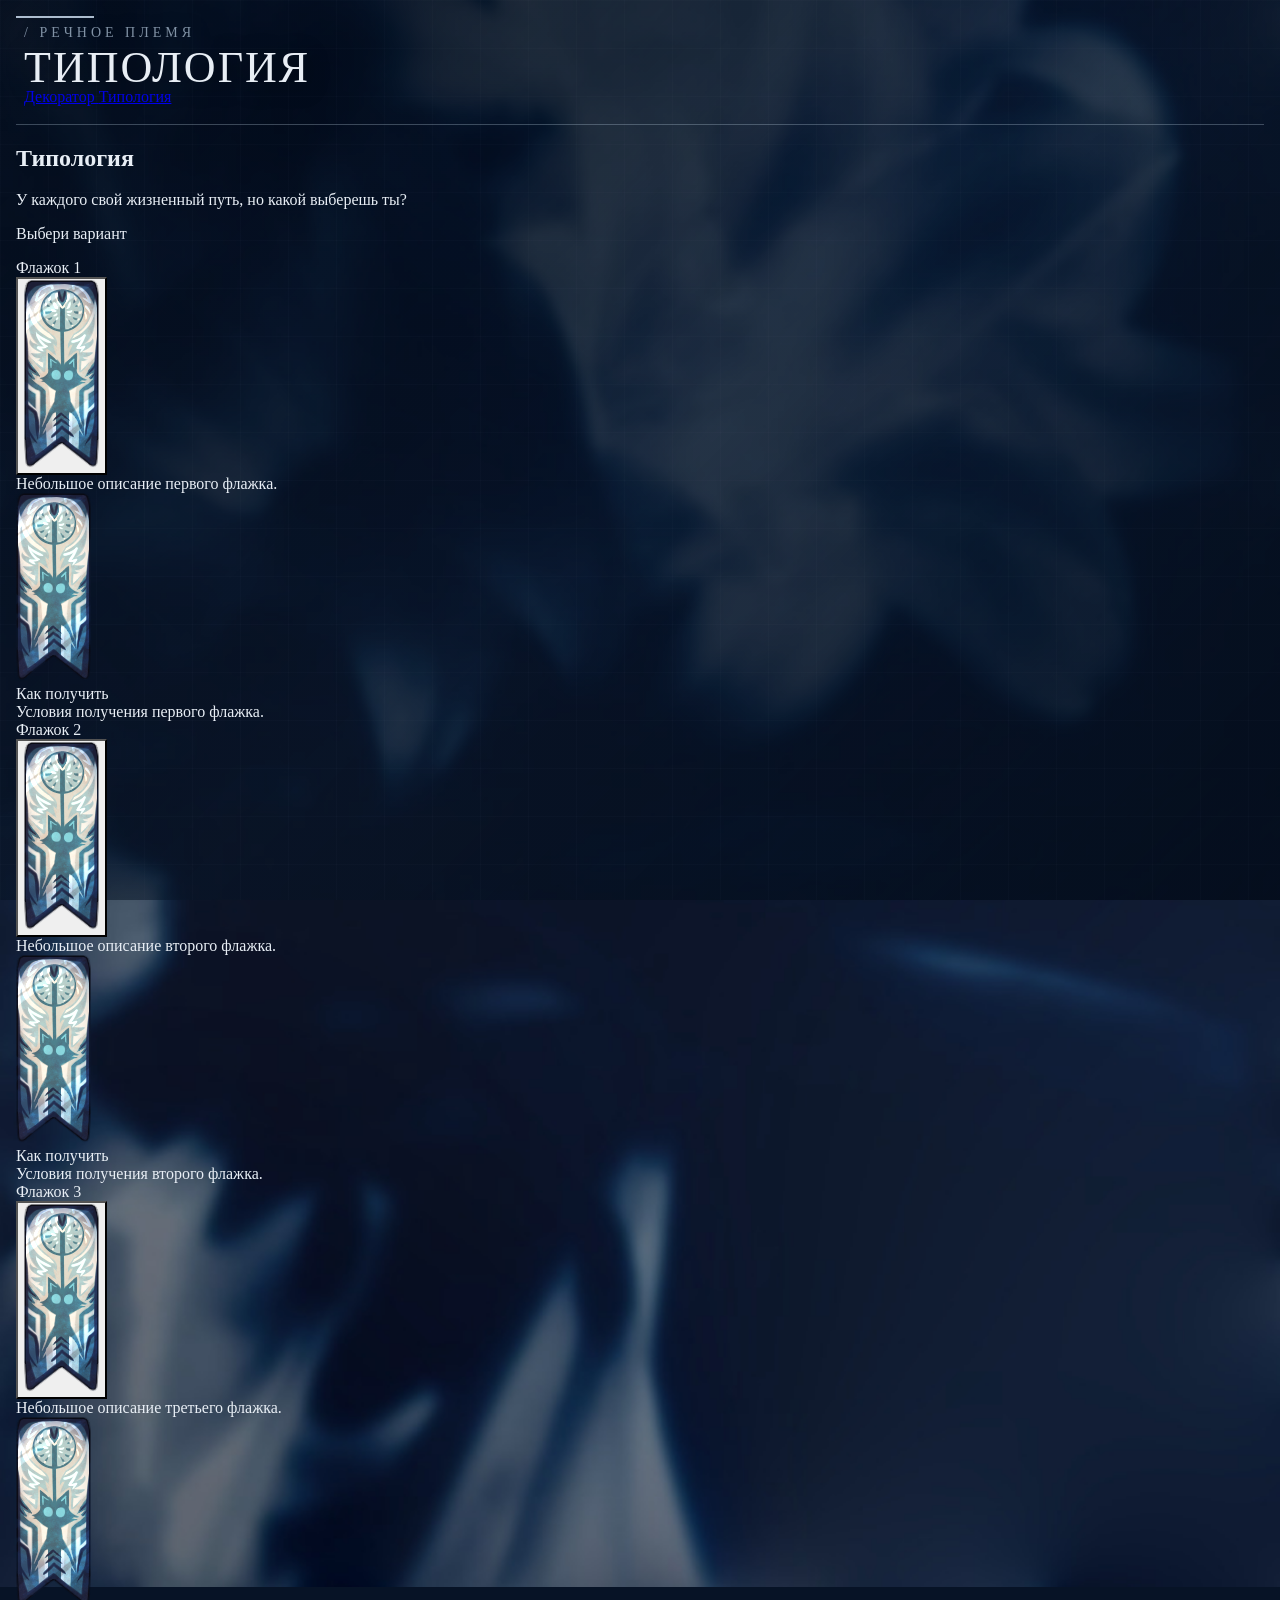
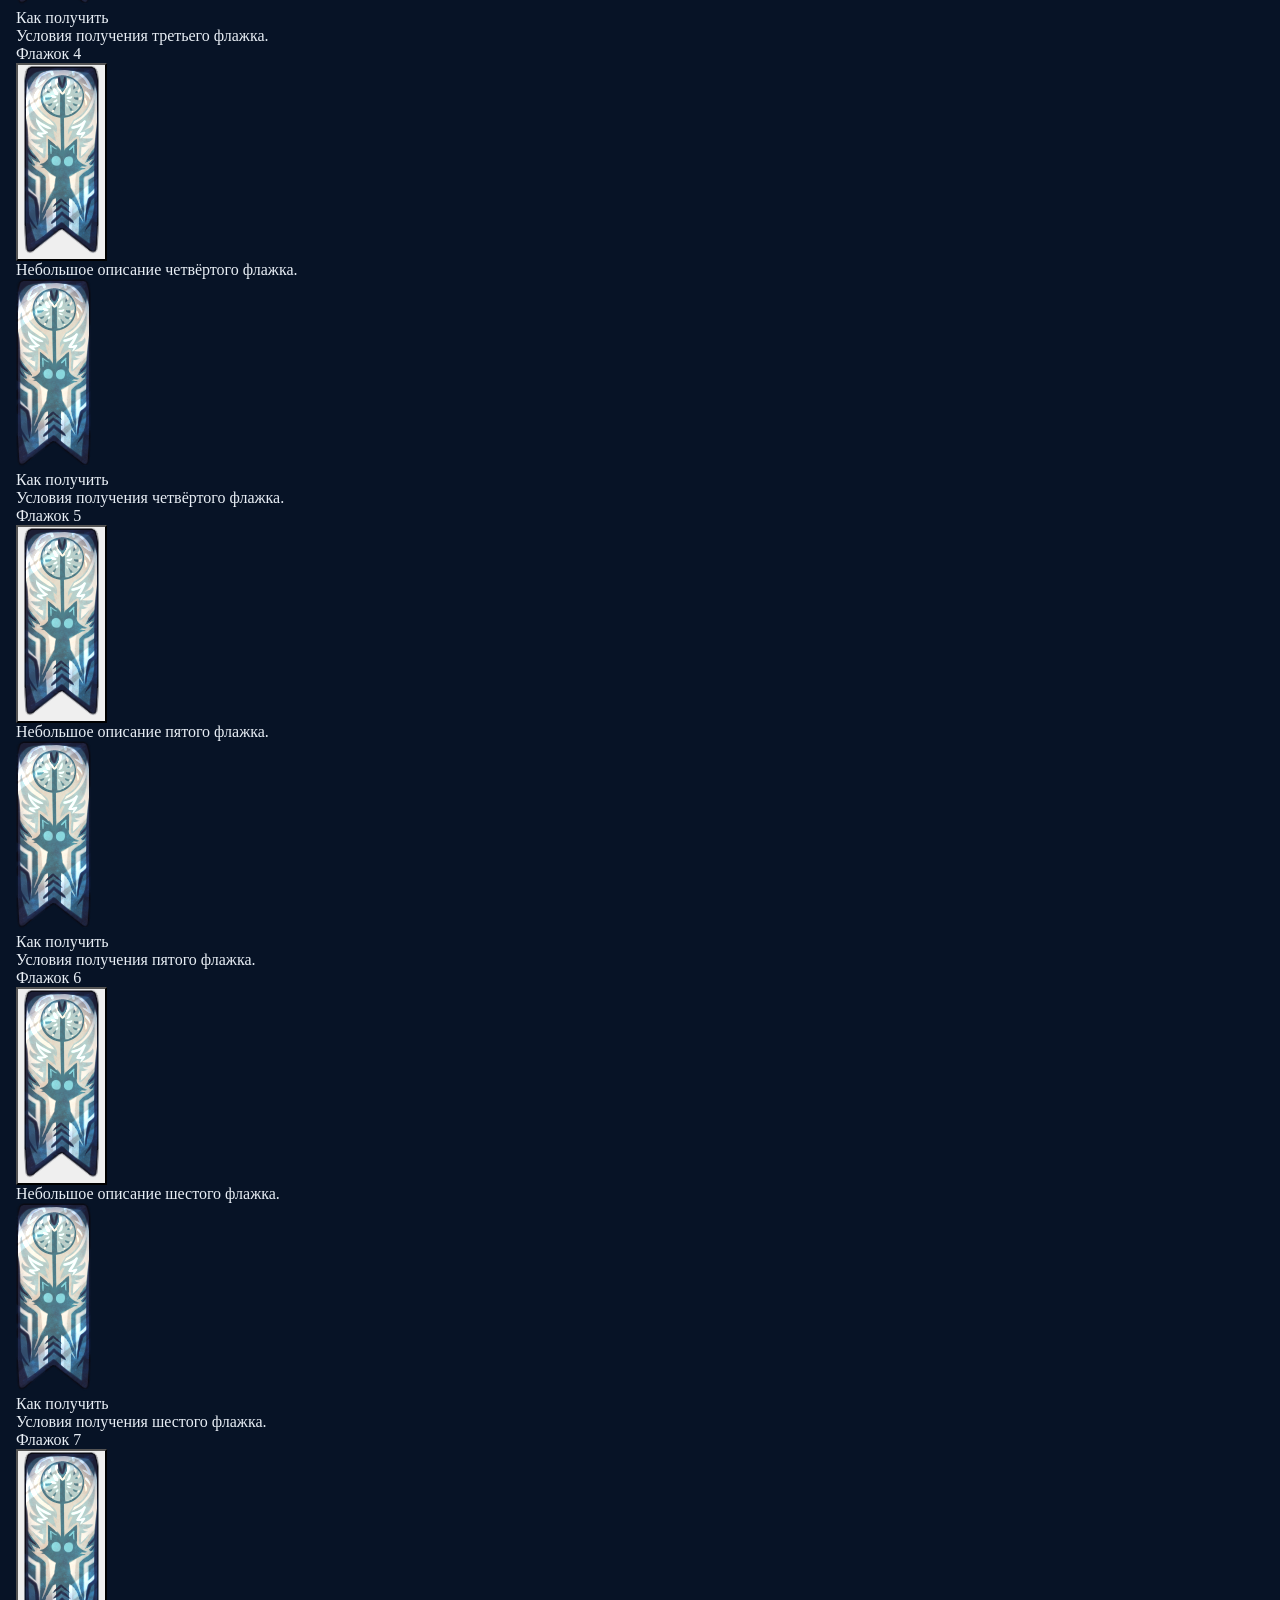
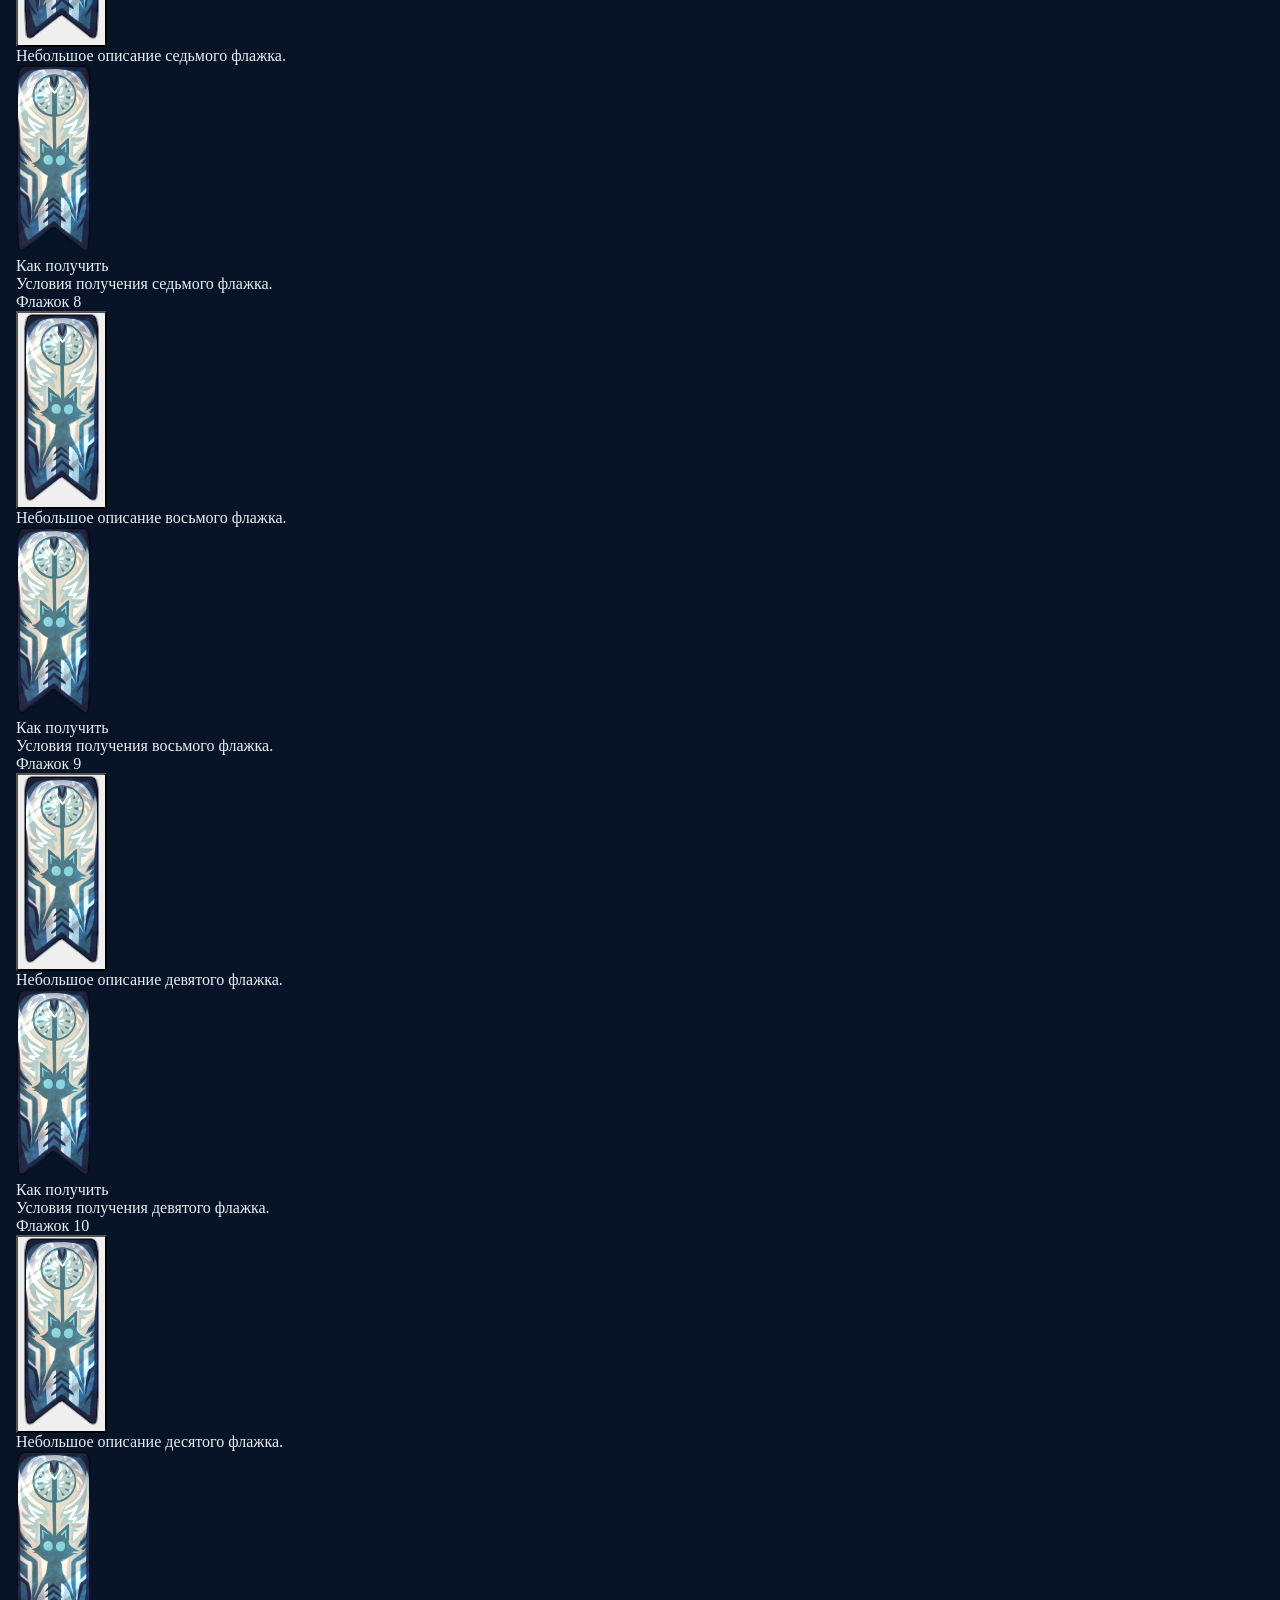
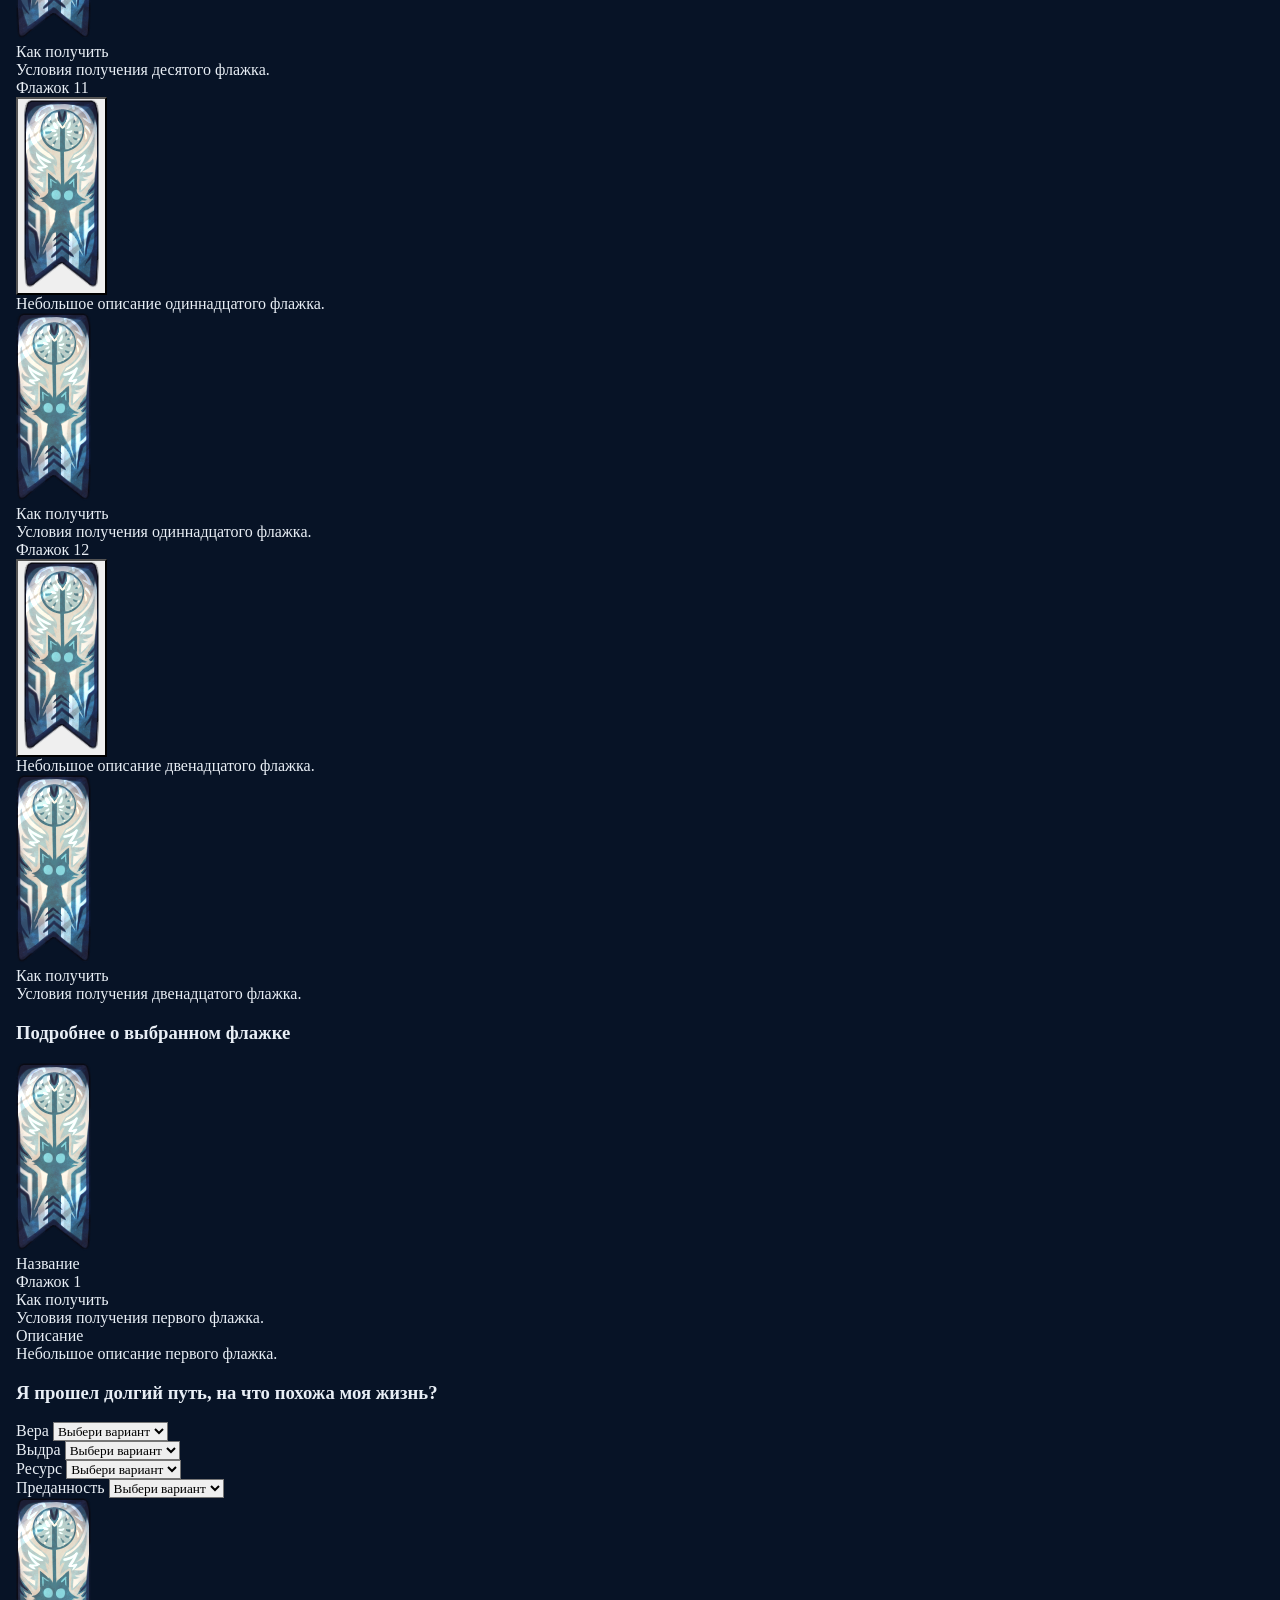
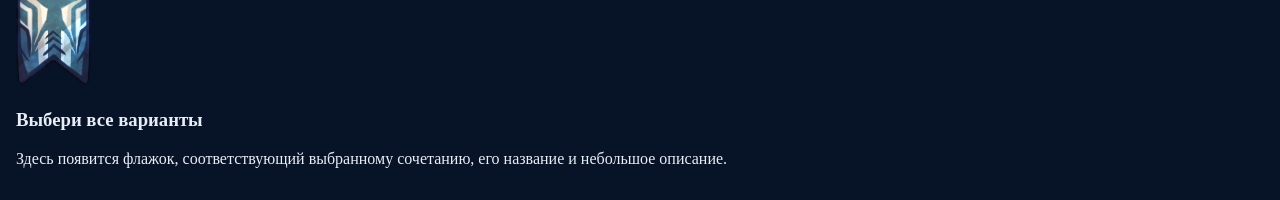
==== commit ce58ac8f: "Refactor typology.html structure and remove stylesheet linkхмл" ====
--- a/typology.html
+++ b/typology.html
@@ -2,11 +2,6 @@
 <html lang="ru">
 
 <head>
-
-<link
-    rel="stylesheet"
-    href="style.css"
->
 
     <meta charset="UTF-8">
 
@@ -116,14 +111,12 @@
                  ИНФОРМАЦИЯ О ФЛАЖКЕ
                  ================================================= -->
 
-          <section
-    id="selectedFlagSection"
-    class="typology-section selected-flag-section"
->
-
-    <h3 class="typology-section-title">
-        Подробнее о выбранном флажке
-    </h3>
+            <section class="typology-section">
+
+                <h3 class="typology-section-title">
+                    Подробнее о выбранном флажке
+                </h3>
+
 
                 <div class="flag-info-layout">
 
@@ -389,4 +382,5 @@
 <script src="typology.js"></script>
 
 </body>
+
 </html>
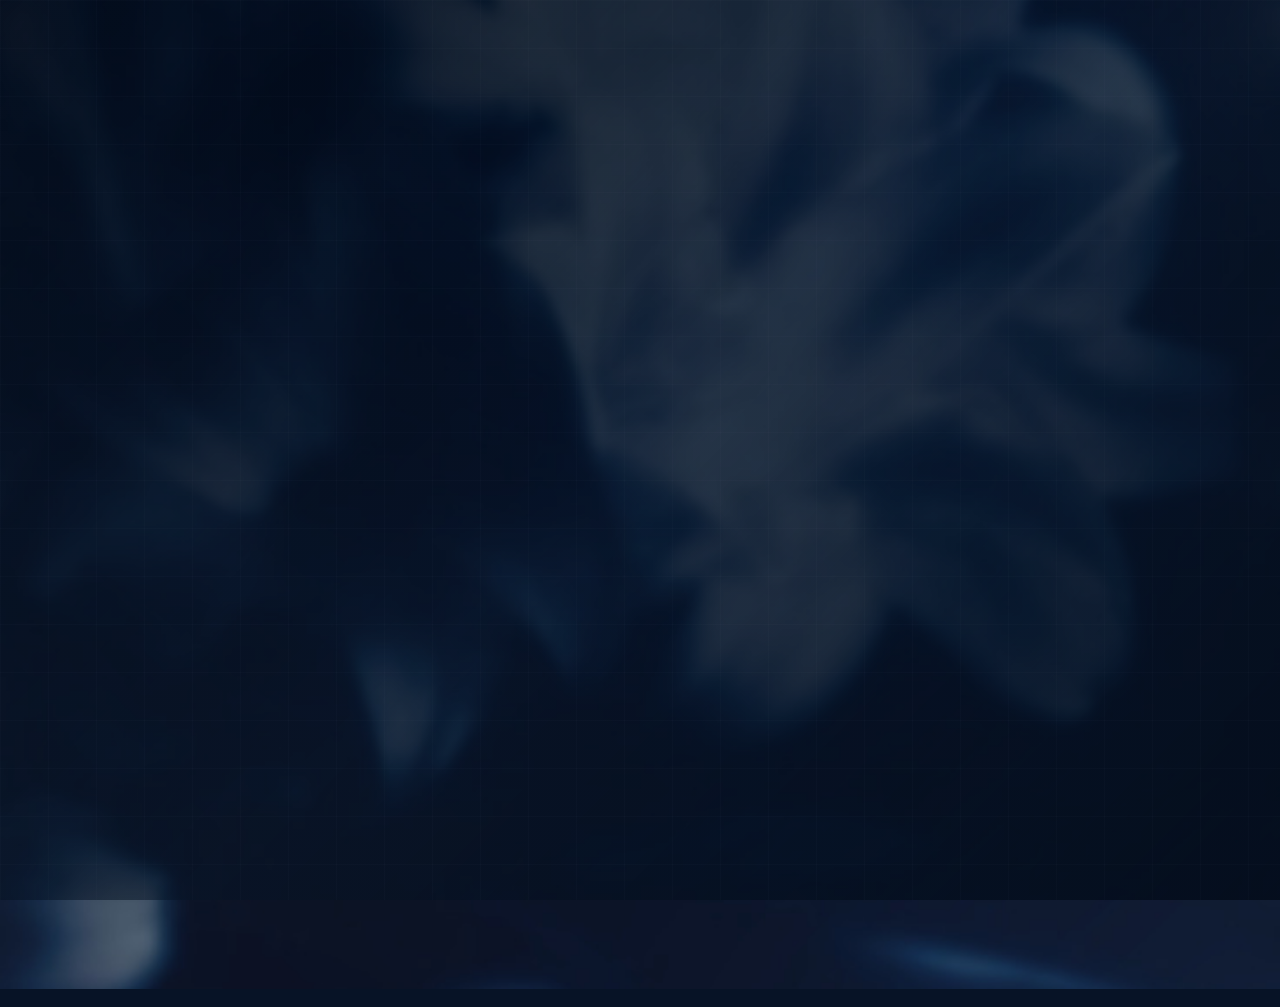
==== commit 1afd47f4: "Add files via upload" ====
--- a/typology.html
+++ b/typology.html
@@ -1,386 +1,116 @@
 <!doctype html>
 <html lang="ru">
-
 <head>
-
-    <meta charset="UTF-8">
-
-    <meta
-        name="viewport"
-        content="width=device-width, initial-scale=1.0"
-    >
-
-    <title>Типология — Речное племя</title>
-
-    <link
-        rel="stylesheet"
-        href="style.css"
-    >
-
-    <style>
-        /*
-         * Страница типологии использует основной style.css.
-         * Дополнительные стили находятся ниже.
-         */
-    </style>
-
+  <meta charset="UTF-8">
+  <meta name="viewport" content="width=device-width, initial-scale=1.0">
+  <title>Типология — Речное племя</title>
+  <link rel="stylesheet" href="style.css">
+  <link rel="stylesheet" href="typology.css">
 </head>
 
-
 <body>
-
-<main class="app">
-
-    <!-- =====================================================
-         ШАПКА
-         ===================================================== -->
+  <main class="app">
 
     <header class="topbar">
+      <div class="brand-area">
+        <h1>Типология</h1>
 
-        <div class="brand-area">
+        <nav class="site-tabs" aria-label="Навигация">
+          <a href="index.html" class="site-tab">Декоратор</a>
+          <a href="typology.html" class="site-tab active" aria-current="page">Типология</a>
+        </nav>
+      </div>
+    </header>
 
-            <h1>
-                Типология
-            </h1>
+    <section class="typology-workspace">
 
-            <nav
-                class="site-tabs"
-                aria-label="Навигация"
-            >
+      <div class="panel-title typology-title">
+        <h2>Типология</h2>
+      </div>
 
-                <a
-                    href="index.html"
-                    class="site-tab"
-                >
-                    Декоратор
-                </a>
+      <section class="typology-content">
 
-                <a
-                    href="typology.html"
-                    class="site-tab active"
-                >
-                    Типология
-                </a>
-
-            </nav>
-
+        <div class="typology-intro">
+          <p>У каждого свой жизненный путь, но какой выберешь ты?</p>
+          <span>Выбери вариант</span>
         </div>
 
-    </header>
+        <!-- СЕТКА ФЛАЖКОВ -->
+        <section class="flag-section" aria-labelledby="flags-title">
+          <h3 id="flags-title" class="visually-hidden">Флажки</h3>
+          <div id="flagGrid" class="flag-grid"></div>
+        </section>
 
+        <!-- ПОДРОБНАЯ ИНФОРМАЦИЯ -->
+        <section id="flagDetails" class="flag-details" aria-live="polite">
+          <div class="details-inner">
 
-    <!-- =====================================================
-         ТИПОЛОГИЯ
-         ===================================================== -->
-
-    <section class="typology-page">
-
-        <div class="typology-page-inner">
-
-
-            <header class="typology-heading">
-
-                <h2>
-                    Типология
-                </h2>
-
-                <p>
-                    У каждого свой жизненный путь,
-                    но какой выберешь ты?
-                </p>
-
-                <p>
-                    Выбери вариант
-                </p>
-
-            </header>
-
-
-            <!-- =================================================
-                 ФЛАЖКИ
-                 ================================================= -->
-
-            <div
-                id="flagsGrid"
-                class="flags-grid"
-            >
+            <div class="details-heading">
+              <span class="details-kicker">/ выбранный флажок</span>
+              <h3 id="detailsName">Флажок 1</h3>
             </div>
 
+            <div class="details-main">
+              <div class="details-preview">
+                <img id="detailsImage" src="assets/флажок1.png" alt="Флажок 1">
+              </div>
 
-            <!-- =================================================
-                 ИНФОРМАЦИЯ О ФЛАЖКЕ
-                 ================================================= -->
+              <div class="details-description">
+                <h4>Описание</h4>
+                <p id="detailsDescription">
+                  Здесь будет небольшое описание выбранного флажка.
+                </p>
+              </div>
 
-            <section class="typology-section">
+              <div class="details-table-wrap">
+                <h4>Как получить</h4>
+                <table class="details-table">
+                  <thead>
+                    <tr>
+                      <th>Условие</th>
+                      <th>Значение</th>
+                    </tr>
+                  </thead>
+                  <tbody id="detailsTableBody"></tbody>
+                </table>
+              </div>
+            </div>
 
-                <h3 class="typology-section-title">
-                    Подробнее о выбранном флажке
-                </h3>
+          </div>
+        </section>
 
+        <!-- ФЛАЖОК ПО СЛОВАМ ИЗ СПИСКОВ -->
+        <section class="word-section">
+          <div class="section-divider"></div>
 
-                <div class="flag-info-layout">
+          <div class="word-heading">
+            <h3>Я прошел долгий путь, на что похожа моя жизнь?</h3>
+            <p>Выбери варианты из списков, чтобы посмотреть выпадающий флажок.</p>
+          </div>
 
+          <div id="wordSelectors" class="word-selectors"></div>
 
-                    <div class="large-flag-preview">
+          <button id="wordResultButton" class="word-result-button" type="button">
+            Узнать
+          </button>
 
-                        <img
-                            id="selectedFlagImage"
-                            src="assets/флажок1.png"
-                            alt="Выбранный флажок"
-                        >
+          <section id="wordResult" class="word-result" aria-live="polite">
+            <span class="details-kicker">/ результат</span>
+            <h3 id="wordResultName">Флажок 1</h3>
+            <div class="word-result-main">
+              <img id="wordResultImage" src="assets/флажок1.png" alt="Флажок 1">
+              <p id="wordResultDescription">
+                Здесь будет небольшое описание результата.
+              </p>
+            </div>
+          </section>
 
-                    </div>
+        </section>
 
+      </section>
+    </section>
+  </main>
 
-                    <div
-                        id="flagObtainTable"
-                        class="flag-obtain-table"
-                    >
-
-                        <div class="flag-obtain-row">
-
-                            <div class="flag-obtain-label">
-                                Название
-                            </div>
-
-                            <div
-                                id="selectedFlagName"
-                                class="flag-obtain-value"
-                            >
-                                Флажок 1
-                            </div>
-
-                        </div>
-
-
-                        <div class="flag-obtain-row">
-
-                            <div class="flag-obtain-label">
-                                Как получить
-                            </div>
-
-                            <div
-                                id="selectedFlagHow"
-                                class="flag-obtain-value"
-                            >
-                                Условия получения появятся здесь.
-                            </div>
-
-                        </div>
-
-
-                        <div class="flag-obtain-row">
-
-                            <div class="flag-obtain-label">
-                                Описание
-                            </div>
-
-                            <div
-                                id="selectedFlagDescription"
-                                class="flag-obtain-value"
-                            >
-                                Небольшое описание флажка.
-                            </div>
-
-                        </div>
-
-                    </div>
-
-                </div>
-
-            </section>
-
-
-            <!-- =================================================
-                 ПОДБОР ПО ТИПАМ
-                 ================================================= -->
-
-            <section class="typology-section">
-
-                <h3 class="typology-section-title">
-                    Я прошел долгий путь, на что похожа моя жизнь?
-                </h3>
-
-
-                <div class="flag-combination">
-
-
-                    <div class="flag-select-wrap">
-
-                        <label for="faithSelect">
-                            Вера
-                        </label>
-
-                        <select
-                            id="faithSelect"
-                            class="flag-select"
-                        >
-
-                            <option value="">
-                                Выбери вариант
-                            </option>
-
-                            <option value="свет">
-                                Свет
-                            </option>
-
-                            <option value="тьма">
-                                Тьма
-                            </option>
-
-                            <option value="сомнение">
-                                Сомнение
-                            </option>
-
-                        </select>
-
-                    </div>
-
-
-                    <div class="flag-select-wrap">
-
-                        <label for="animalSelect">
-                            Выдра
-                        </label>
-
-                        <select
-                            id="animalSelect"
-                            class="flag-select"
-                        >
-
-                            <option value="">
-                                Выбери вариант
-                            </option>
-
-                            <option value="одиночка">
-                                Одиночка
-                            </option>
-
-                            <option value="семья">
-                                Семья
-                            </option>
-
-                            <option value="стая">
-                                Стая
-                            </option>
-
-                        </select>
-
-                    </div>
-
-
-                    <div class="flag-select-wrap">
-
-                        <label for="resourceSelect">
-                            Ресурс
-                        </label>
-
-                        <select
-                            id="resourceSelect"
-                            class="flag-select"
-                        >
-
-                            <option value="">
-                                Выбери вариант
-                            </option>
-
-                            <option value="сила">
-                                Сила
-                            </option>
-
-                            <option value="знания">
-                                Знания
-                            </option>
-
-                            <option value="люди">
-                                Люди
-                            </option>
-
-                        </select>
-
-                    </div>
-
-
-                    <div class="flag-select-wrap">
-
-                        <label for="loyaltySelect">
-                            Преданность
-                        </label>
-
-                        <select
-                            id="loyaltySelect"
-                            class="flag-select"
-                        >
-
-                            <option value="">
-                                Выбери вариант
-                            </option>
-
-                            <option value="себе">
-                                Себе
-                            </option>
-
-                            <option value="семье">
-                                Семье
-                            </option>
-
-                            <option value="племени">
-                                Племени
-                            </option>
-
-                        </select>
-
-                    </div>
-
-                </div>
-
-
-                <!-- =============================================
-                     РЕЗУЛЬТАТ
-                     ============================================= -->
-
-                <div class="combination-result">
-
-
-                    <div class="combination-image">
-
-                        <img
-                            id="combinationImage"
-                            src="assets/флажок1.png"
-                            alt="Результирующий флажок"
-                        >
-
-                    </div>
-
-
-                    <div class="combination-text">
-
-                        <h3 id="combinationName">
-                            Выбери все варианты
-                        </h3>
-
-                        <p id="combinationDescription">
-                            Здесь появится флажок, соответствующий
-                            выбранному сочетанию, его название
-                            и небольшое описание.
-                        </p>
-
-                    </div>
-
-                </div>
-
-            </section>
-
-
-        </div>
-
-    </section>
-
-</main>
-
-
-<script src="typology.js"></script>
-
+  <script src="typology.js"></script>
 </body>
-
 </html>
--- a/style.css
+++ b/style.css
@@ -161,11 +161,11 @@
 
     display: grid;
 
-   grid-template-columns:
-    1fr
-    auto;
-
-align-items: start;
+    grid-template-columns:
+        1fr
+        auto;
+
+    align-items: end;
 
     gap: 30px;
 
@@ -1683,4 +1683,3 @@
     }
 
 }
-
--- a/typology.css
+++ b/typology.css
@@ -0,0 +1,474 @@
+/* ============================================================
+   НАВИГАЦИЯ В ШАПКЕ
+   Добавляется в общий style.css.
+   ============================================================ */
+
+.brand-area {
+  min-width: 0;
+}
+
+.site-tabs {
+  display: flex;
+  align-items: stretch;
+  width: max-content;
+  margin-top: 10px;
+  border: 1px solid var(--line);
+}
+
+.site-tab {
+  display: flex;
+  align-items: center;
+  min-height: 34px;
+  padding: 6px 13px;
+  color: var(--text-soft);
+  background: rgba(7, 19, 36, 0.76);
+  border-right: 1px solid var(--line);
+  text-decoration: none;
+  text-transform: uppercase;
+  font-size: 13px;
+  letter-spacing: 0.7px;
+  transition:
+    background 0.2s ease,
+    color 0.2s ease;
+}
+
+.site-tab:last-child {
+  border-right: 0;
+}
+
+.site-tab:hover,
+.site-tab.active {
+  color: #071326;
+  background: var(--accent-bright);
+}
+
+.site-tab:active {
+  background: var(--accent);
+}
+
+/* ============================================================
+   СТРАНИЦА ТИПОЛОГИИ
+   ============================================================ */
+
+.typology-workspace {
+  position: relative;
+  min-height: 820px;
+  margin-top: 0;
+  padding: 0 30px 60px;
+  background: rgba(5, 16, 31, 0.62);
+  border: 1px solid var(--line);
+  box-shadow: var(--shadow);
+  backdrop-filter: blur(7px);
+  -webkit-backdrop-filter: blur(7px);
+}
+
+.typology-title {
+  width: 100%;
+  margin-bottom: 0;
+}
+
+.typology-content {
+  width: min(100%, 1180px);
+  margin: 0 auto;
+}
+
+.typology-intro {
+  padding: 34px 0 26px;
+  text-align: center;
+}
+
+.typology-intro p {
+  margin: 0 0 13px;
+  color: var(--text);
+  font-size: clamp(18px, 2vw, 25px);
+  line-height: 1.35;
+}
+
+.typology-intro span {
+  color: var(--text-soft);
+  font-size: 16px;
+}
+
+/* ============================================================
+   СЕТКА ФЛАЖКОВ
+   ============================================================ */
+
+.flag-grid {
+  display: grid;
+  grid-template-columns: repeat(8, minmax(0, 1fr));
+  gap: 28px 24px;
+  padding: 8px 20px 34px;
+  border-bottom: 1px solid var(--line);
+}
+
+.flag-card {
+  min-width: 0;
+  text-align: center;
+}
+
+.flag-card h4 {
+  margin: 0 0 9px;
+  min-height: 18px;
+  color: var(--text-soft);
+  font-size: 14px;
+  font-weight: 400;
+  line-height: 1.2;
+}
+
+.flag-button {
+  display: block;
+  width: 100%;
+  padding: 0;
+  margin: 0;
+  background: transparent;
+  border: 0;
+  cursor: pointer;
+}
+
+.flag-button img {
+  display: block;
+  width: 100%;
+  height: 112px;
+  object-fit: contain;
+  transition:
+    transform 0.22s ease,
+    filter 0.22s ease;
+}
+
+.flag-card:hover .flag-button img,
+.flag-card.is-selected .flag-button img {
+  transform: scale(1.055);
+  filter: brightness(1.08);
+}
+
+.flag-card.is-selected h4 {
+  color: var(--text);
+}
+
+/* ============================================================
+   ПОДРОБНОСТИ
+   ============================================================ */
+
+.flag-details {
+  display: grid;
+  grid-template-rows: 0fr;
+  opacity: 0;
+  overflow: hidden;
+  transition:
+    grid-template-rows 0.45s ease,
+    opacity 0.3s ease;
+}
+
+.flag-details.is-open {
+  grid-template-rows: 1fr;
+  opacity: 1;
+}
+
+.details-inner {
+  min-height: 0;
+  overflow: hidden;
+}
+
+.details-heading {
+  padding: 28px 0 18px;
+  text-align: center;
+}
+
+.details-kicker {
+  display: block;
+  margin-bottom: 7px;
+  color: var(--text-dim);
+  font-size: 10px;
+  letter-spacing: 2px;
+  text-transform: uppercase;
+}
+
+.details-heading h3,
+.word-result h3 {
+  margin: 0;
+  color: var(--text);
+  font-size: 27px;
+  font-weight: 400;
+}
+
+.details-main {
+  display: grid;
+  grid-template-columns: minmax(260px, 0.8fr) minmax(250px, 1fr);
+  gap: 24px 34px;
+  padding-bottom: 34px;
+}
+
+.details-preview {
+  grid-row: span 2;
+  display: flex;
+  align-items: center;
+  justify-content: center;
+  min-height: 300px;
+  padding: 18px;
+  background: rgba(4, 14, 28, 0.52);
+  border: 1px solid var(--line);
+}
+
+.details-preview img {
+  display: block;
+  width: 100%;
+  max-width: 430px;
+  max-height: 360px;
+  object-fit: contain;
+}
+
+.details-description,
+.details-table-wrap {
+  padding-top: 5px;
+}
+
+.details-description h4,
+.details-table-wrap h4 {
+  margin: 0 0 9px;
+  color: var(--text);
+  font-size: 14px;
+  font-weight: 400;
+  letter-spacing: 0.8px;
+  text-transform: uppercase;
+}
+
+.details-description p {
+  margin: 0;
+  color: var(--text-soft);
+  font-size: 15px;
+  line-height: 1.6;
+}
+
+.details-table {
+  width: 100%;
+  border-collapse: collapse;
+  color: var(--text-soft);
+  font-size: 14px;
+}
+
+.details-table th,
+.details-table td {
+  padding: 9px 10px;
+  text-align: left;
+  vertical-align: top;
+  border-top: 1px solid var(--line-soft);
+}
+
+.details-table th {
+  width: 34%;
+  color: var(--text);
+  font-weight: 400;
+}
+
+/* ============================================================
+   НИЖНИЙ БЛОК ПО СЛОВАМ
+   ============================================================ */
+
+.word-section {
+  padding-top: 6px;
+}
+
+.section-divider {
+  width: 100%;
+  height: 1px;
+  margin: 0 0 32px;
+  background: var(--line);
+}
+
+.word-heading {
+  text-align: center;
+}
+
+.word-heading h3 {
+  margin: 0 0 9px;
+  color: var(--text);
+  font-size: clamp(19px, 2vw, 26px);
+  font-weight: 400;
+}
+
+.word-heading p {
+  margin: 0;
+  color: var(--text-soft);
+  font-size: 14px;
+}
+
+.word-selectors {
+  display: grid;
+  grid-template-columns: repeat(4, minmax(0, 1fr));
+  gap: 12px;
+  margin: 25px auto 18px;
+  max-width: 900px;
+}
+
+.word-select {
+  display: flex;
+  flex-direction: column;
+  gap: 6px;
+}
+
+.word-select > span {
+  color: var(--text-dim);
+  font-size: 10px;
+  letter-spacing: 1px;
+  text-transform: uppercase;
+}
+
+.word-select select {
+  width: 100%;
+  min-height: 39px;
+  padding: 7px 9px;
+  color: var(--text);
+  background: rgba(7, 19, 36, 0.84);
+  border: 1px solid var(--line);
+  outline: 0;
+  font: inherit;
+  cursor: pointer;
+}
+
+.word-select select:focus {
+  border-color: var(--line-strong);
+}
+
+.word-result-button {
+  display: block;
+  min-width: 190px;
+  margin: 0 auto;
+  padding: 10px 18px;
+  color: var(--text);
+  background: rgba(7, 19, 36, 0.76);
+  border: 1px solid var(--line);
+  cursor: pointer;
+  font: inherit;
+  font-size: 15px;
+  text-transform: uppercase;
+  letter-spacing: 0.8px;
+  transition:
+    background 0.2s ease,
+    color 0.2s ease;
+}
+
+.word-result-button:hover {
+  color: #071326;
+  background: var(--accent-bright);
+}
+
+.word-result {
+  display: grid;
+  grid-template-rows: 0fr;
+  max-height: 0;
+  margin-top: 30px;
+  padding: 0 0;
+  overflow: hidden;
+  opacity: 0;
+  border-top: 1px solid transparent;
+  transition:
+    max-height 0.5s ease,
+    opacity 0.35s ease,
+    padding 0.45s ease,
+    border-color 0.35s ease;
+}
+
+.word-result.is-open {
+  max-height: 650px;
+  padding: 25px 0 5px;
+  opacity: 1;
+  border-top-color: var(--line);
+}
+
+.word-result > .details-kicker,
+.word-result > h3 {
+  text-align: center;
+}
+
+.word-result-main {
+  display: grid;
+  grid-template-columns: minmax(240px, 360px) 1fr;
+  align-items: center;
+  gap: 30px;
+  margin-top: 18px;
+}
+
+.word-result-main img {
+  display: block;
+  width: 100%;
+  max-height: 290px;
+  object-fit: contain;
+}
+
+.word-result-main p {
+  margin: 0;
+  color: var(--text-soft);
+  font-size: 15px;
+  line-height: 1.6;
+}
+
+/* ============================================================
+   СКРЫТЫЙ ДОСТУПНЫЙ ЗАГОЛОВОК
+   ============================================================ */
+
+.visually-hidden {
+  position: absolute;
+  width: 1px;
+  height: 1px;
+  padding: 0;
+  margin: -1px;
+  overflow: hidden;
+  clip: rect(0, 0, 0, 0);
+  white-space: nowrap;
+  border: 0;
+}
+
+/* ============================================================
+   АДАПТАЦИЯ
+   ============================================================ */
+
+@media (max-width: 1050px) {
+  .flag-grid {
+    grid-template-columns: repeat(4, minmax(0, 1fr));
+  }
+
+  .details-main {
+    grid-template-columns: 1fr;
+  }
+
+  .details-preview {
+    grid-row: auto;
+  }
+
+  .word-selectors {
+    grid-template-columns: repeat(2, minmax(0, 1fr));
+  }
+}
+
+@media (max-width: 700px) {
+  .typology-workspace {
+    padding: 0 16px 40px;
+  }
+
+  .flag-grid {
+    grid-template-columns: repeat(2, minmax(0, 1fr));
+    gap: 22px 16px;
+    padding-inline: 4px;
+  }
+
+  .flag-button img {
+    height: 105px;
+  }
+
+  .word-selectors {
+    grid-template-columns: 1fr;
+  }
+
+  .word-result-main {
+    grid-template-columns: 1fr;
+  }
+
+  .site-tabs {
+    width: 100%;
+  }
+
+  .site-tab {
+    flex: 1;
+    justify-content: center;
+  }
+}
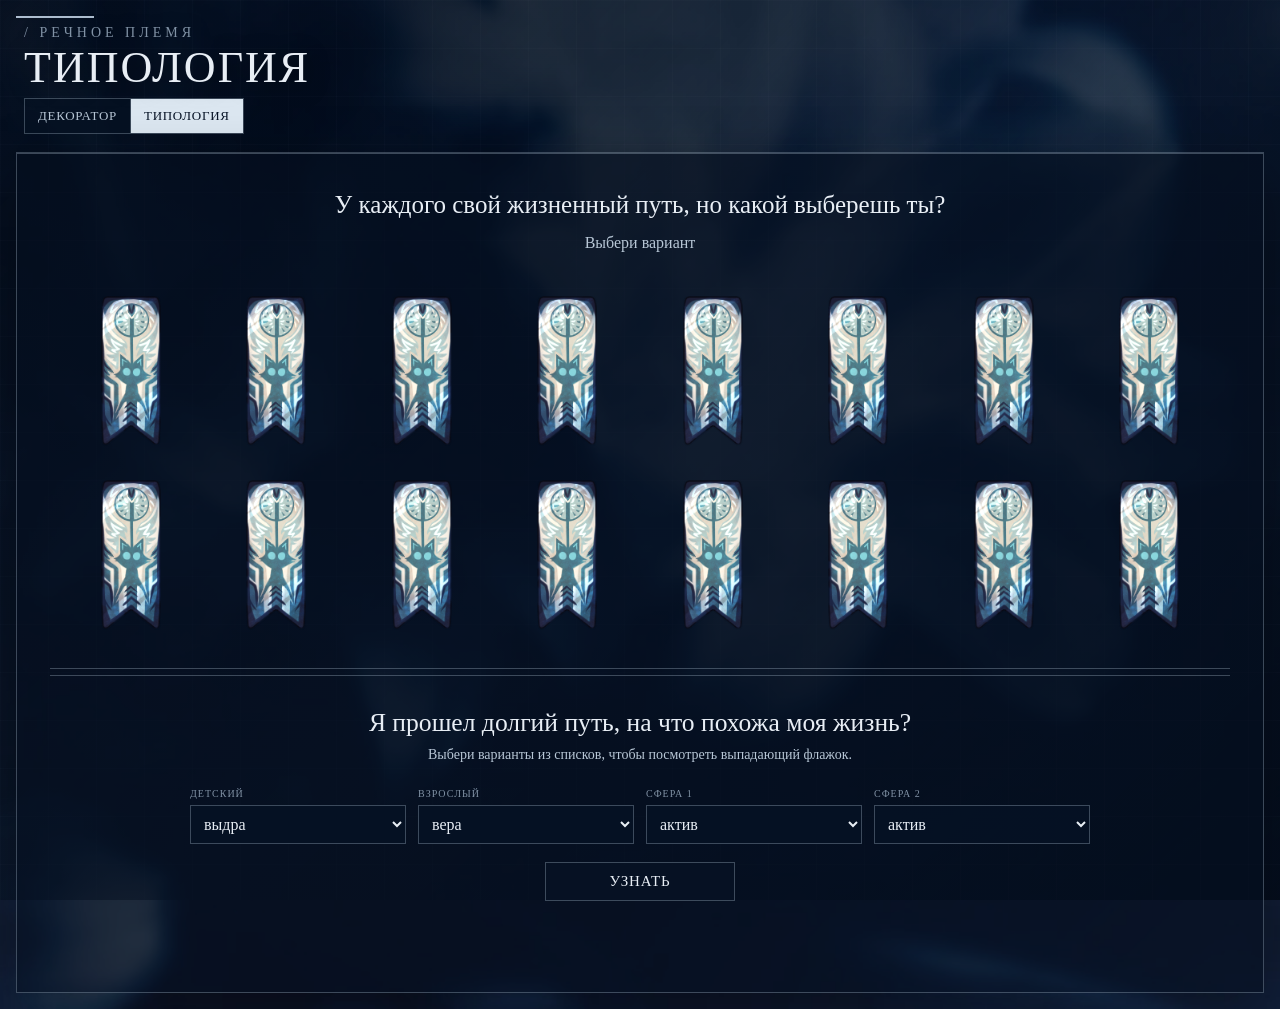
==== commit d8cffefe: "Update typology.html" ====
--- a/typology.html
+++ b/typology.html
@@ -23,11 +23,6 @@
     </header>
 
     <section class="typology-workspace">
-
-      <div class="panel-title typology-title">
-        <h2>Типология</h2>
-      </div>
-
       <section class="typology-content">
 
         <div class="typology-intro">
@@ -46,7 +41,7 @@
           <div class="details-inner">
 
             <div class="details-heading">
-              <span class="details-kicker">/ выбранный флажок</span>
+              <span class="details-kicker"></span>
               <h3 id="detailsName">Флажок 1</h3>
             </div>
 
--- a/style.css
+++ b/style.css
@@ -1683,3 +1683,44 @@
     }
 
 }
+
+.brand-area {
+  min-width: 0;
+}
+
+.site-tabs {
+  display: flex;
+  align-items: stretch;
+  width: max-content;
+  margin-top: 10px;
+  border: 1px solid var(--line);
+}
+
+.site-tab {
+  display: flex;
+  align-items: center;
+  min-height: 34px;
+  padding: 6px 13px;
+  color: var(--text-soft);
+  background: rgba(7, 19, 36, 0.76);
+  border-right: 1px solid var(--line);
+  text-decoration: none;
+  text-transform: uppercase;
+  font-size: 13px;
+  letter-spacing: 0.7px;
+  transition: background 0.2s ease, color 0.2s ease;
+}
+
+.site-tab:last-child {
+  border-right: 0;
+}
+
+.site-tab:hover,
+.site-tab.active {
+  color: #071326;
+  background: var(--accent-bright);
+}
+
+.site-tab:active {
+  background: var(--accent);
+}
--- a/typology.css
+++ b/typology.css
@@ -1,7 +1,3 @@
-/* ============================================================
-   НАВИГАЦИЯ В ШАПКЕ
-   Добавляется в общий style.css.
-   ============================================================ */
 
 .brand-area {
   min-width: 0;
@@ -94,25 +90,16 @@
    ============================================================ */
 
 .flag-grid {
-  display: grid;
-  grid-template-columns: repeat(8, minmax(0, 1fr));
-  gap: 28px 24px;
-  padding: 8px 20px 34px;
-  border-bottom: 1px solid var(--line);
+    display: grid;
+    grid-template-columns: repeat(8, minmax(0, 1fr));
+    gap: 34px 24px;
+    padding: 18px 20px 38px;
+    border-bottom: 1px solid var(--line);
 }
 
 .flag-card {
   min-width: 0;
   text-align: center;
-}
-
-.flag-card h4 {
-  margin: 0 0 9px;
-  min-height: 18px;
-  color: var(--text-soft);
-  font-size: 14px;
-  font-weight: 400;
-  line-height: 1.2;
 }
 
 .flag-button {
@@ -126,23 +113,20 @@
 }
 
 .flag-button img {
-  display: block;
-  width: 100%;
-  height: 112px;
-  object-fit: contain;
-  transition:
-    transform 0.22s ease,
-    filter 0.22s ease;
+    display: block;
+    width: 100%;
+    height: 150px;
+    object-fit: contain;
+
+    transition:
+        transform 0.22s ease,
+        filter 0.22s ease;
 }
 
 .flag-card:hover .flag-button img,
 .flag-card.is-selected .flag-button img {
   transform: scale(1.055);
   filter: brightness(1.08);
-}
-
-.flag-card.is-selected h4 {
-  color: var(--text);
 }
 
 /* ============================================================
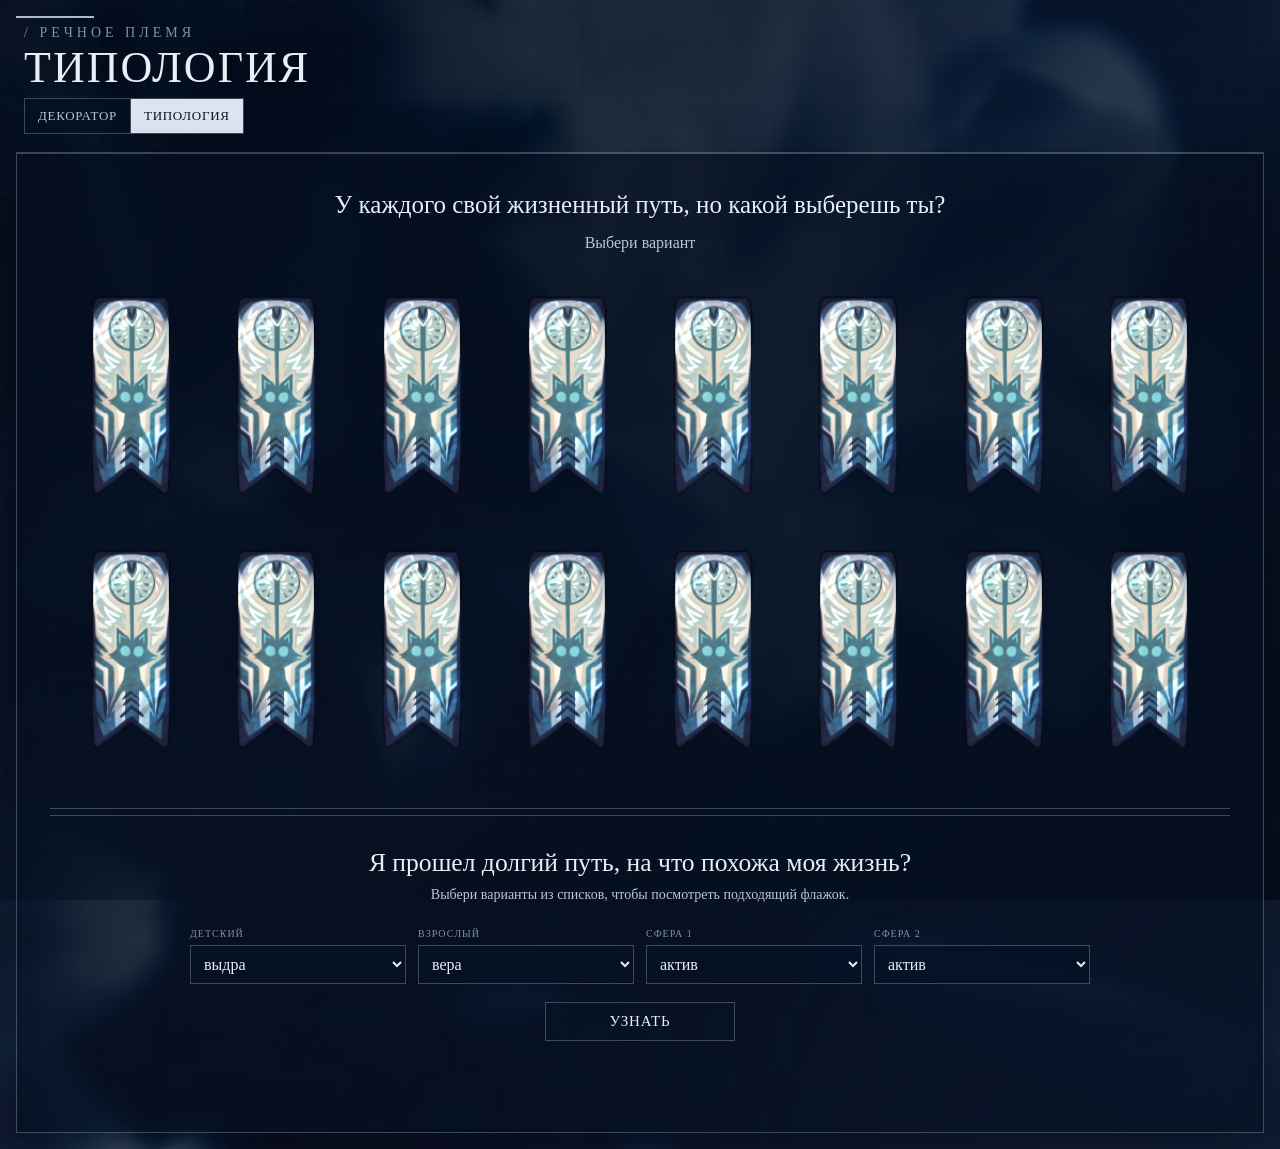
==== commit e9f5a7a2: "ААААА" ====
--- a/typology.html
+++ b/typology.html
@@ -59,15 +59,7 @@
 
               <div class="details-table-wrap">
                 <h4>Как получить</h4>
-                <table class="details-table">
-                  <thead>
-                    <tr>
-                      <th>Условие</th>
-                      <th>Значение</th>
-                    </tr>
-                  </thead>
-                  <tbody id="detailsTableBody"></tbody>
-                </table>
+      
               </div>
             </div>
 
@@ -80,14 +72,14 @@
 
           <div class="word-heading">
             <h3>Я прошел долгий путь, на что похожа моя жизнь?</h3>
-            <p>Выбери варианты из списков, чтобы посмотреть выпадающий флажок.</p>
+            <p>Выбери варианты из списков, чтобы посмотреть подходящий флажок.</p>
           </div>
 
-          <div id="wordSelectors" class="word-selectors"></div>
+       <div id="wordSelectors" class="word-selectors"></div>
 
-          <button id="wordResultButton" class="word-result-button" type="button">
-            Узнать
-          </button>
+<button id="wordResultButton" class="word-result-button" type="button">
+  Узнать
+</button>
 
           <section id="wordResult" class="word-result" aria-live="polite">
             <span class="details-kicker">/ результат</span>
--- a/typology.css
+++ b/typology.css
@@ -98,37 +98,91 @@
 }
 
 .flag-card {
+  position: relative;
   min-width: 0;
+  height: 220px;
   text-align: center;
 }
 
 .flag-button {
+  position: relative;
   display: block;
   width: 100%;
+  height: 200px;
+  margin: 0;
   padding: 0;
-  margin: 0;
+  border: 0;
   background: transparent;
-  border: 0;
   cursor: pointer;
+  overflow: visible;
+  z-index: 1;
 }
 
 .flag-button img {
-    display: block;
-    width: 100%;
-    height: 150px;
-    object-fit: contain;
-
-    transition:
-        transform 0.22s ease,
-        filter 0.22s ease;
-}
-
-.flag-card:hover .flag-button img,
+  position: absolute;
+  top: 0;
+  left: 0;
+
+  display: block;
+  width: 100%;
+  height: 200px;
+
+  object-fit: contain;
+
+  transform: scale(1);
+  transform-origin: center center;
+
+  transition:
+    transform 0.22s ease,
+    filter 0.22s ease;
+
+  z-index: 2;
+}
+
+.flag-button::after {
+  content: "";
+
+  position: absolute;
+  top: 10%;
+  right: 8%;
+  bottom: 10%;
+  left: 8%;
+
+  background: var(--accent-bright);
+
+  filter: blur(24px);
+
+  opacity: 0;
+  transform: scale(0.82);
+
+  pointer-events: none;
+
+  z-index: 1;
+
+  transition:
+    opacity 0.22s ease,
+    transform 0.22s ease;
+}
+
+.flag-card:hover .flag-button img {
+  transform: scale(1.08);
+  filter: brightness(1.08);
+}
+
+.flag-card:hover .flag-button::after {
+  opacity: 0.8;
+  transform: scale(1);
+}
+
 .flag-card.is-selected .flag-button img {
-  transform: scale(1.055);
+  transform: scale(1.08);
   filter: brightness(1.08);
 }
 
+.flag-card.is-selected .flag-button::after {
+  opacity: 0.8;
+  transform: scale(1);
+}
 /* ============================================================
    ПОДРОБНОСТИ
    ============================================================ */
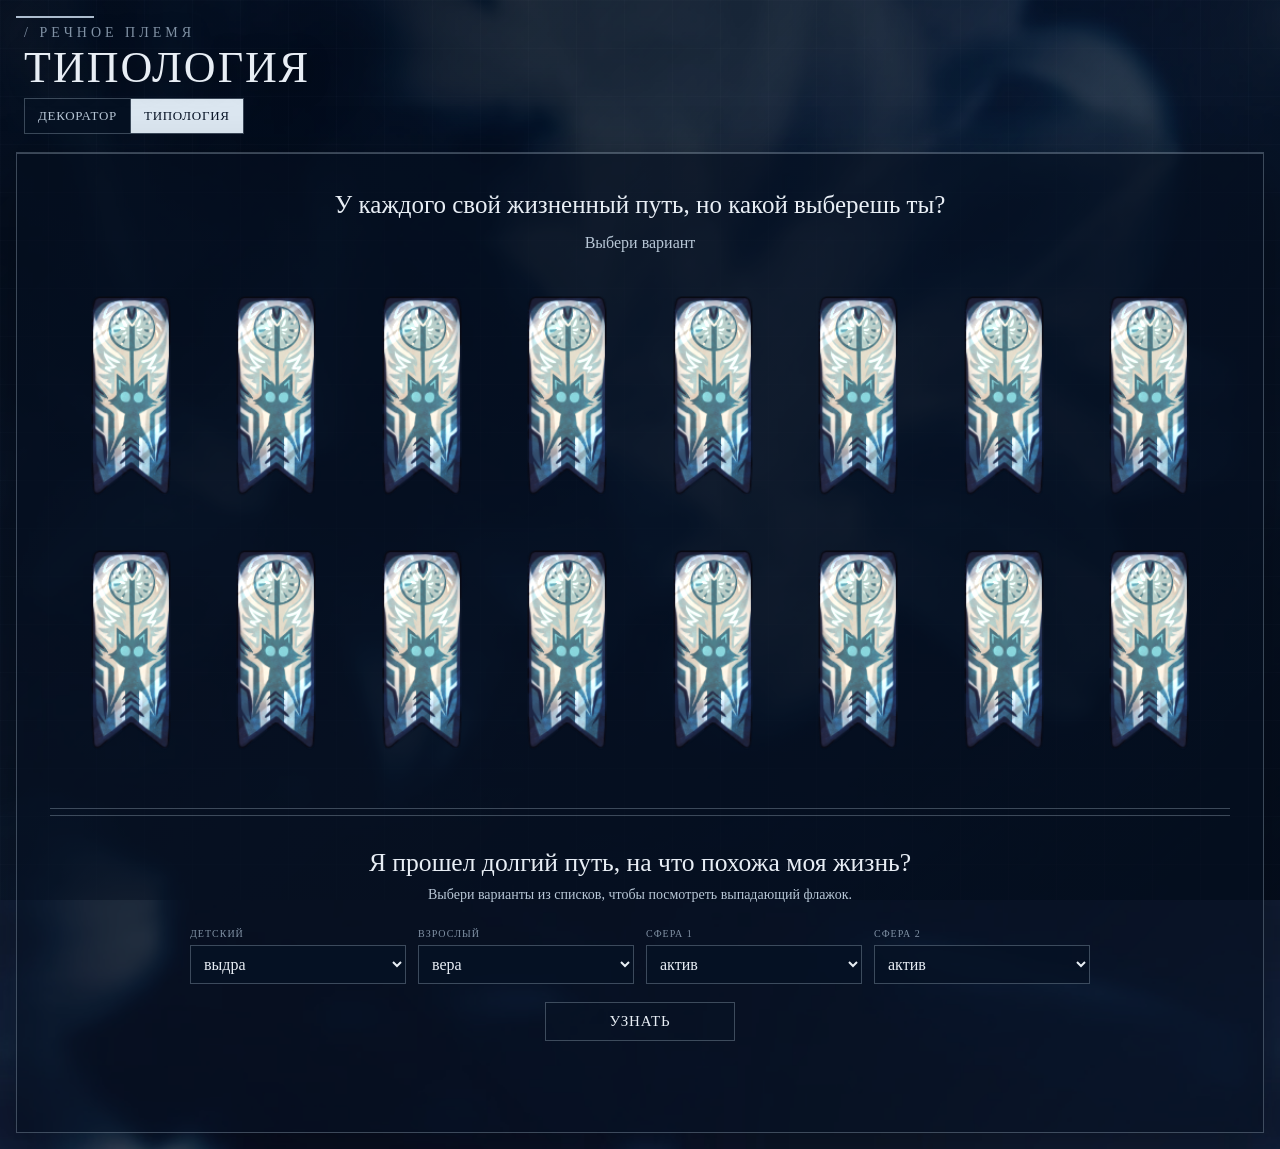
==== commit 97d8342a: "Update typology.html for improved content and structureв" ====
--- a/typology.html
+++ b/typology.html
@@ -59,7 +59,15 @@
 
               <div class="details-table-wrap">
                 <h4>Как получить</h4>
-      
+                <table class="details-table">
+                  <thead>
+                    <tr>
+                      <th>Условие</th>
+                      <th>Значение</th>
+                    </tr>
+                  </thead>
+                  <tbody id="detailsTableBody"></tbody>
+                </table>
               </div>
             </div>
 
@@ -72,14 +80,14 @@
 
           <div class="word-heading">
             <h3>Я прошел долгий путь, на что похожа моя жизнь?</h3>
-            <p>Выбери варианты из списков, чтобы посмотреть подходящий флажок.</p>
+            <p>Выбери варианты из списков, чтобы посмотреть выпадающий флажок.</p>
           </div>
 
-       <div id="wordSelectors" class="word-selectors"></div>
+          <div id="wordSelectors" class="word-selectors"></div>
 
-<button id="wordResultButton" class="word-result-button" type="button">
-  Узнать
-</button>
+          <button id="wordResultButton" class="word-result-button" type="button">
+            Узнать
+          </button>
 
           <section id="wordResult" class="word-result" aria-live="polite">
             <span class="details-kicker">/ результат</span>
--- a/typology.css
+++ b/typology.css
@@ -367,6 +367,63 @@
   border-color: var(--line-strong);
 }
 
+.word-flag-preview {
+  margin-top: 18px;
+  padding: 14px 10px 12px;
+
+  text-align: center;
+
+  background: rgba(4, 14, 28, 0.38);
+  border: 1px solid var(--line);
+
+  min-height: 205px;
+
+  transition:
+    border-color 0.2s ease,
+    background 0.2s ease;
+}
+
+.word-select:hover .word-flag-preview {
+  border-color: var(--line-strong);
+  background: rgba(4, 14, 28, 0.52);
+}
+
+.word-flag-preview img {
+  display: block;
+
+  width: 100%;
+  height: 120px;
+
+  object-fit: contain;
+
+  transition:
+    transform 0.22s ease,
+    filter 0.22s ease;
+}
+
+.word-select:hover .word-flag-preview img {
+  transform: scale(1.05);
+  filter: brightness(1.06);
+}
+
+.word-flag-preview h4 {
+  margin: 8px 0 5px;
+
+  color: var(--text);
+
+  font-size: 14px;
+  font-weight: 400;
+}
+
+.word-flag-preview p {
+  margin: 0;
+
+  color: var(--text-soft);
+
+  font-size: 12px;
+  line-height: 1.4;
+}
+
 .word-result-button {
   display: block;
   min-width: 190px;
@@ -489,9 +546,17 @@
     padding-inline: 4px;
   }
 
-  .flag-button img {
-    height: 105px;
-  }
+  .flag-card {
+  height: 130px;
+}
+
+.flag-button {
+  height: 115px;
+}
+
+.flag-button img {
+  height: 115px;
+}
 
   .word-selectors {
     grid-template-columns: 1fr;
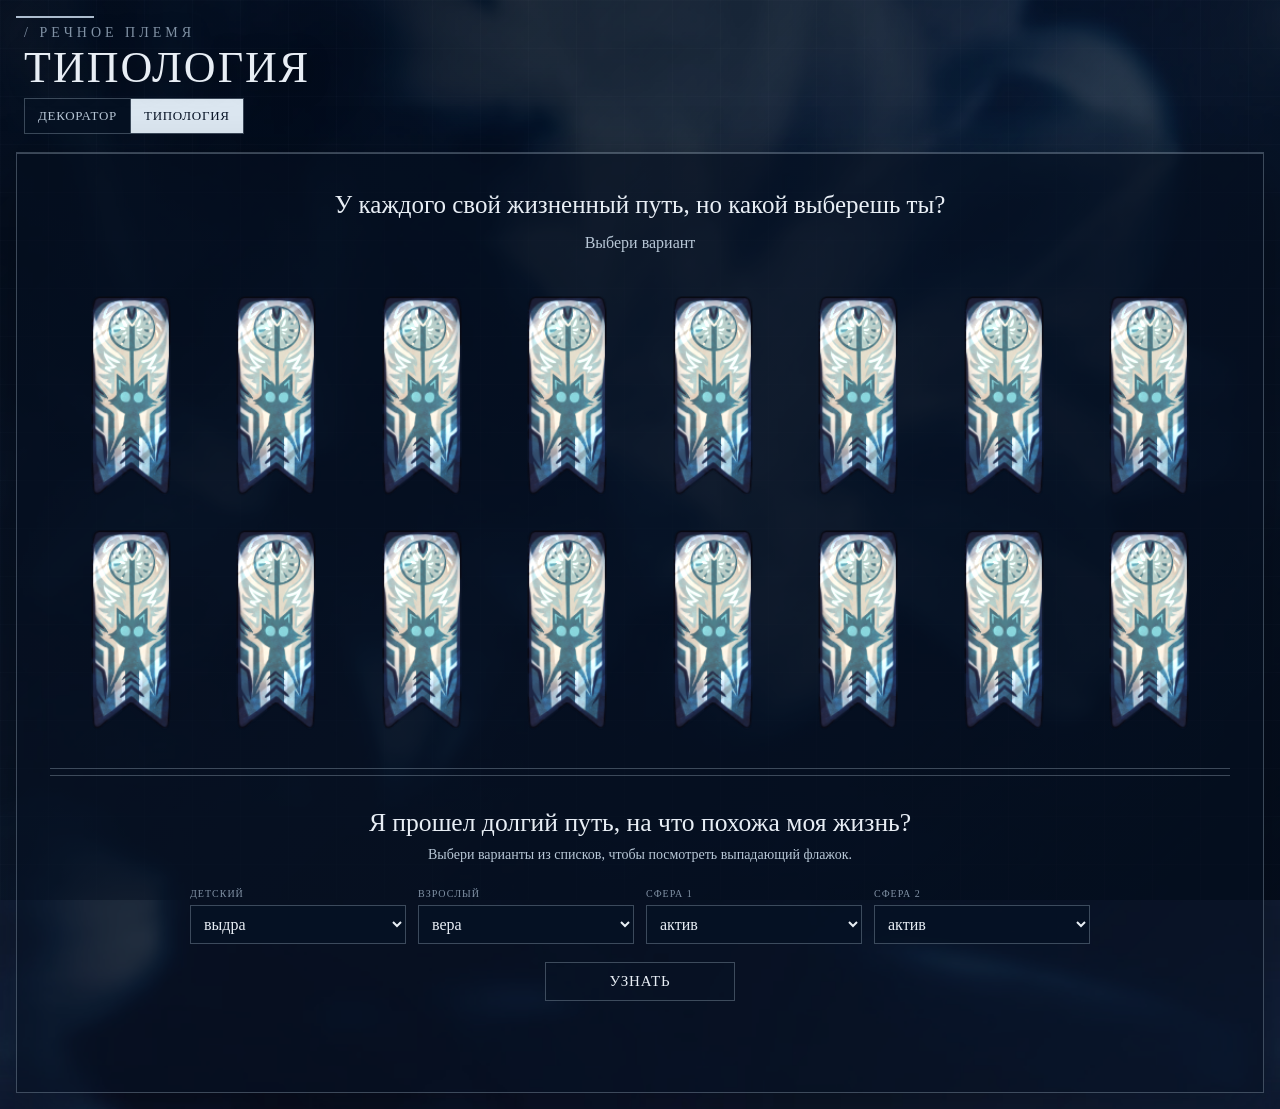
==== commit d88c7035: "Update typology.html" ====
--- a/typology.html
+++ b/typology.html
@@ -57,18 +57,13 @@
                 </p>
               </div>
 
-              <div class="details-table-wrap">
-                <h4>Как получить</h4>
-                <table class="details-table">
-                  <thead>
-                    <tr>
-                      <th>Условие</th>
-                      <th>Значение</th>
-                    </tr>
-                  </thead>
-                  <tbody id="detailsTableBody"></tbody>
-                </table>
-              </div>
+             <div class="details-table-wrap">
+    <h4>Как получить</h4>
+
+    <table class="details-table">
+        <tbody id="detailsTableBody"></tbody>
+    </table>
+</div>
             </div>
 
           </div>
--- a/typology.css
+++ b/typology.css
@@ -98,90 +98,84 @@
 }
 
 .flag-card {
-  position: relative;
   min-width: 0;
-  height: 220px;
   text-align: center;
 }
 
+.flag-card {
+    min-width: 0;
+    text-align: center;
+    position: relative;
+}
+
 .flag-button {
-  position: relative;
-  display: block;
-  width: 100%;
-  height: 200px;
-  margin: 0;
-  padding: 0;
-  border: 0;
-  background: transparent;
-  cursor: pointer;
-  overflow: visible;
-  z-index: 1;
+    position: relative;
+    display: block;
+    width: 100%;
+    padding: 0;
+    border: 0;
+    background: transparent;
+    cursor: pointer;
+    z-index: 1;
+    transition: transform 0.25s ease;
+}
+.flag-button::after {
+    content: "";
+    position: absolute;
+
+    top: 30%;
+    right: 30%;
+    bottom: 30%;
+    left: 30%;
+
+    background: var(--accent-bright);
+
+    filter: blur(40px);
+
+    opacity: 0;
+
+    z-index: -1;
+
+    transform: scale(0.82);
+
+    transition:
+        opacity 0.25s ease,
+        transform 0.25s ease,
+        filter 0.25s ease;
 }
 
 .flag-button img {
-  position: absolute;
-  top: 0;
-  left: 0;
-
-  display: block;
-  width: 100%;
-  height: 200px;
-
-  object-fit: contain;
-
-  transform: scale(1);
-  transform-origin: center center;
-
-  transition:
-    transform 0.22s ease,
-    filter 0.22s ease;
-
-  z-index: 2;
-}
-
-.flag-button::after {
-  content: "";
-
-  position: absolute;
-  top: 10%;
-  right: 8%;
-  bottom: 10%;
-  left: 8%;
-
-  background: var(--accent-bright);
-
-  filter: blur(24px);
-
-  opacity: 0;
-  transform: scale(0.82);
-
-  pointer-events: none;
-
-  z-index: 1;
-
-  transition:
-    opacity 0.22s ease,
-    transform 0.22s ease;
+    position: relative;
+    display: block;
+    width: 100%;
+    height: 200px;
+    object-fit: contain;
+
+    transform: scale(1);
+
+    transition:
+        transform 0.25s ease,
+        filter 0.25s ease;
 }
 
 .flag-card:hover .flag-button img {
-  transform: scale(1.08);
-  filter: brightness(1.08);
+    transform: scale(1.08);
+    filter: brightness(1.08);
 }
 
 .flag-card:hover .flag-button::after {
-  opacity: 0.8;
-  transform: scale(1);
+    opacity: 0.8;
+    transform: scale(0.98);
 }
 
 .flag-card.is-selected .flag-button img {
-  transform: scale(1.08);
-  filter: brightness(1.08);
+    transform: scale(1.08);
+    filter: brightness(1.08);
 }
 
 .flag-card.is-selected .flag-button::after {
-  opacity: 0.8;
-  transform: scale(1);
+    opacity: 0.8;
+    transform: scale(0.98);
 }
 /* ============================================================
    ПОДРОБНОСТИ
@@ -365,63 +359,6 @@
 
 .word-select select:focus {
   border-color: var(--line-strong);
-}
-
-.word-flag-preview {
-  margin-top: 18px;
-  padding: 14px 10px 12px;
-
-  text-align: center;
-
-  background: rgba(4, 14, 28, 0.38);
-  border: 1px solid var(--line);
-
-  min-height: 205px;
-
-  transition:
-    border-color 0.2s ease,
-    background 0.2s ease;
-}
-
-.word-select:hover .word-flag-preview {
-  border-color: var(--line-strong);
-  background: rgba(4, 14, 28, 0.52);
-}
-
-.word-flag-preview img {
-  display: block;
-
-  width: 100%;
-  height: 120px;
-
-  object-fit: contain;
-
-  transition:
-    transform 0.22s ease,
-    filter 0.22s ease;
-}
-
-.word-select:hover .word-flag-preview img {
-  transform: scale(1.05);
-  filter: brightness(1.06);
-}
-
-.word-flag-preview h4 {
-  margin: 8px 0 5px;
-
-  color: var(--text);
-
-  font-size: 14px;
-  font-weight: 400;
-}
-
-.word-flag-preview p {
-  margin: 0;
-
-  color: var(--text-soft);
-
-  font-size: 12px;
-  line-height: 1.4;
 }
 
 .word-result-button {
@@ -546,17 +483,9 @@
     padding-inline: 4px;
   }
 
-  .flag-card {
-  height: 130px;
-}
-
-.flag-button {
-  height: 115px;
-}
-
-.flag-button img {
-  height: 115px;
-}
+  .flag-button img {
+    height: 105px;
+  }
 
   .word-selectors {
     grid-template-columns: 1fr;
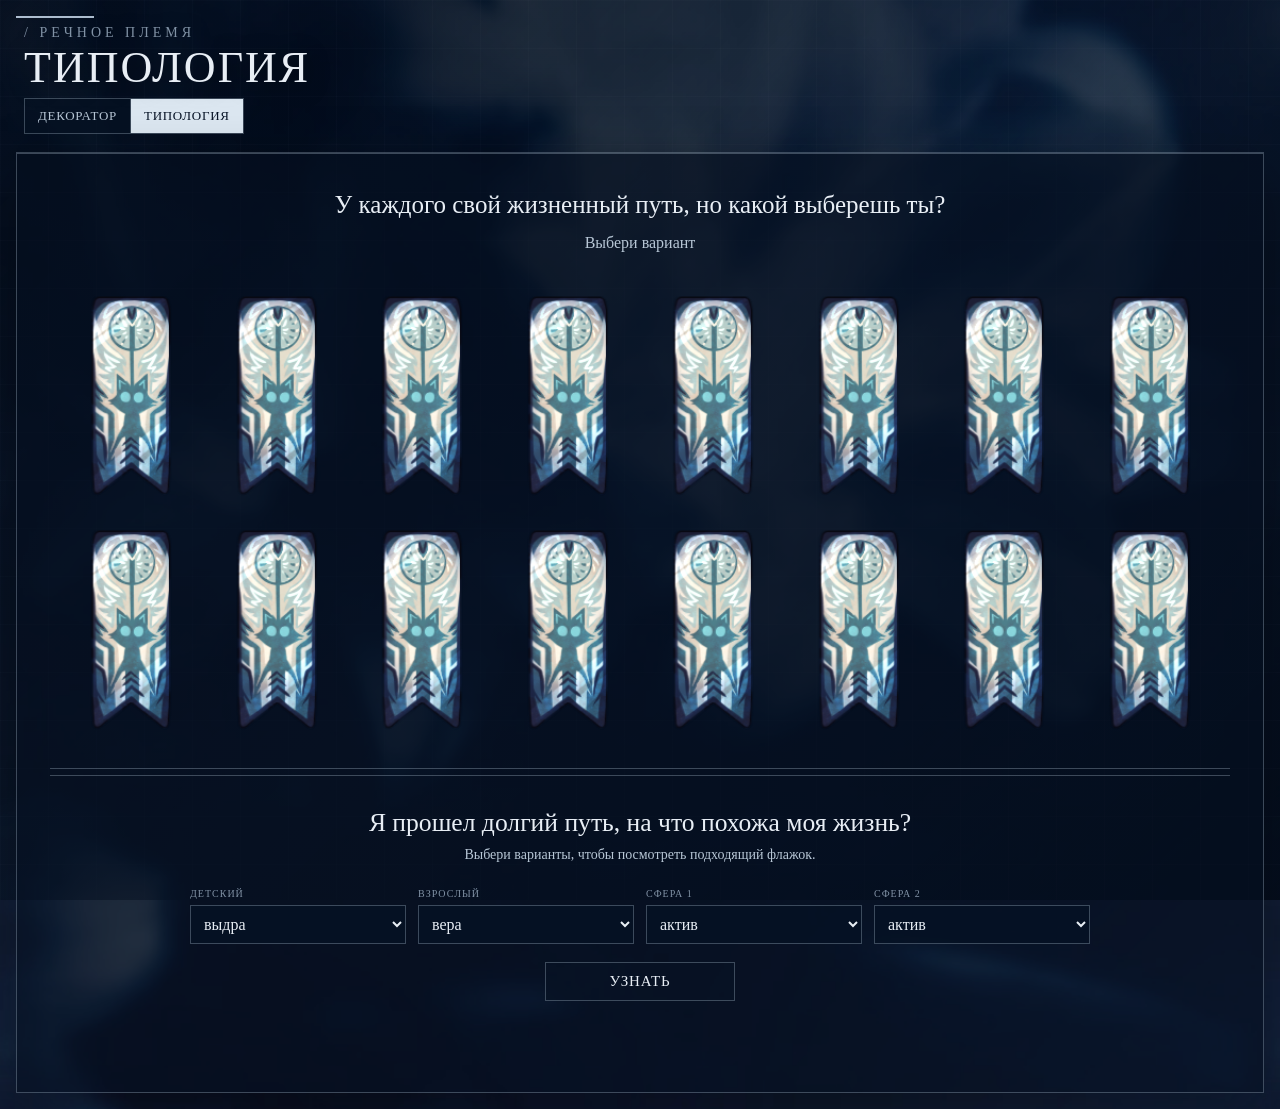
==== commit cf345f0f: "Update typology.html" ====
--- a/typology.html
+++ b/typology.html
@@ -75,7 +75,7 @@
 
           <div class="word-heading">
             <h3>Я прошел долгий путь, на что похожа моя жизнь?</h3>
-            <p>Выбери варианты из списков, чтобы посмотреть выпадающий флажок.</p>
+            <p>Выбери варианты, чтобы посмотреть подходящий флажок.</p>
           </div>
 
           <div id="wordSelectors" class="word-selectors"></div>
@@ -90,7 +90,7 @@
             <div class="word-result-main">
               <img id="wordResultImage" src="assets/флажок1.png" alt="Флажок 1">
               <p id="wordResultDescription">
-                Здесь будет небольшое описание результата.
+                ПППАААППАВАПВАПВАП
               </p>
             </div>
           </section>
--- a/typology.css
+++ b/typology.css
@@ -117,8 +117,9 @@
     background: transparent;
     cursor: pointer;
     z-index: 1;
-    transition: transform 0.25s ease;
-}
+
+}
+
 .flag-button::after {
     content: "";
     position: absolute;
@@ -136,46 +137,44 @@
 
     z-index: -1;
 
-    transform: scale(0.82);
+    transform: translate3d(0, 0, 0) scale(0.82);
 
     transition:
         opacity 0.25s ease,
-        transform 0.25s ease,
-        filter 0.25s ease;
+        transform 0.25s ease;
 }
 
 .flag-button img {
     position: relative;
     display: block;
+
     width: 100%;
     height: 200px;
+
     object-fit: contain;
 
-    transform: scale(1);
-
-    transition:
-        transform 0.25s ease,
-        filter 0.25s ease;
+    transform: translate3d(0, 0, 0) scale(1);
+    transform-origin: 50% 50%;
+
+    transition: transform 0.18s ease;
+
+    backface-visibility: hidden;
+    -webkit-backface-visibility: hidden;
+    will-change: transform;
 }
 
 .flag-card:hover .flag-button img {
-    transform: scale(1.08);
-    filter: brightness(1.08);
-}
-
-.flag-card:hover .flag-button::after {
-    opacity: 0.8;
-    transform: scale(0.98);
+    transform: translate3d(0, 0, 0) scale(1.08);
 }
 
 .flag-card.is-selected .flag-button img {
-    transform: scale(1.08);
-    filter: brightness(1.08);
-}
-
+    transform: translate3d(0, 0, 0) scale(1.08);
+}
+
+.flag-card:hover .flag-button::after,
 .flag-card.is-selected .flag-button::after {
     opacity: 0.8;
-    transform: scale(0.98);
+    transform: translate3d(0, 0, 0) scale(0.98);
 }
 /* ============================================================
    ПОДРОБНОСТИ
@@ -278,20 +277,13 @@
   font-size: 14px;
 }
 
-.details-table th,
 .details-table td {
-  padding: 9px 10px;
-  text-align: left;
-  vertical-align: top;
-  border-top: 1px solid var(--line-soft);
-}
-
-.details-table th {
-  width: 34%;
-  color: var(--text);
-  font-weight: 400;
-}
-
+    width: 25%;
+    padding: 9px 10px;
+    text-align: left;
+    vertical-align: top;
+    border-top: 1px solid var(--line-soft);
+}
 /* ============================================================
    НИЖНИЙ БЛОК ПО СЛОВАМ
    ============================================================ */
